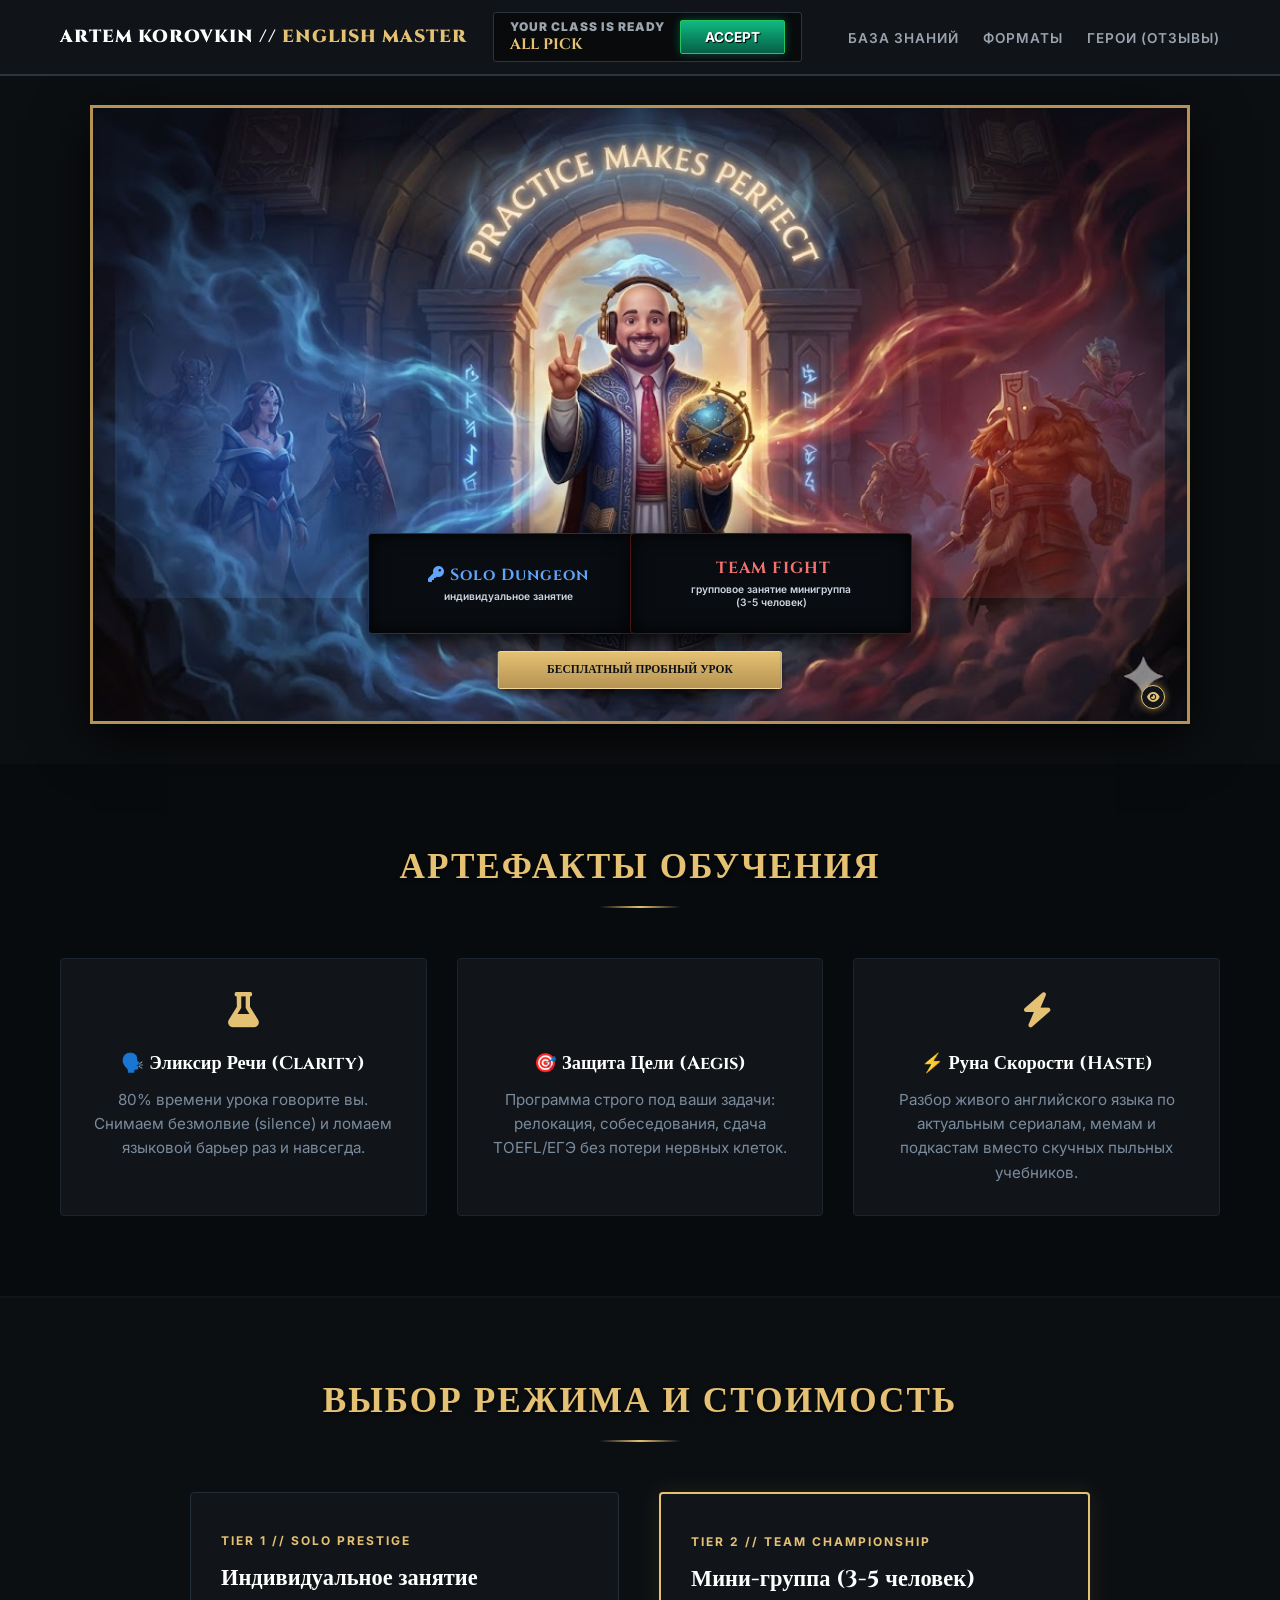
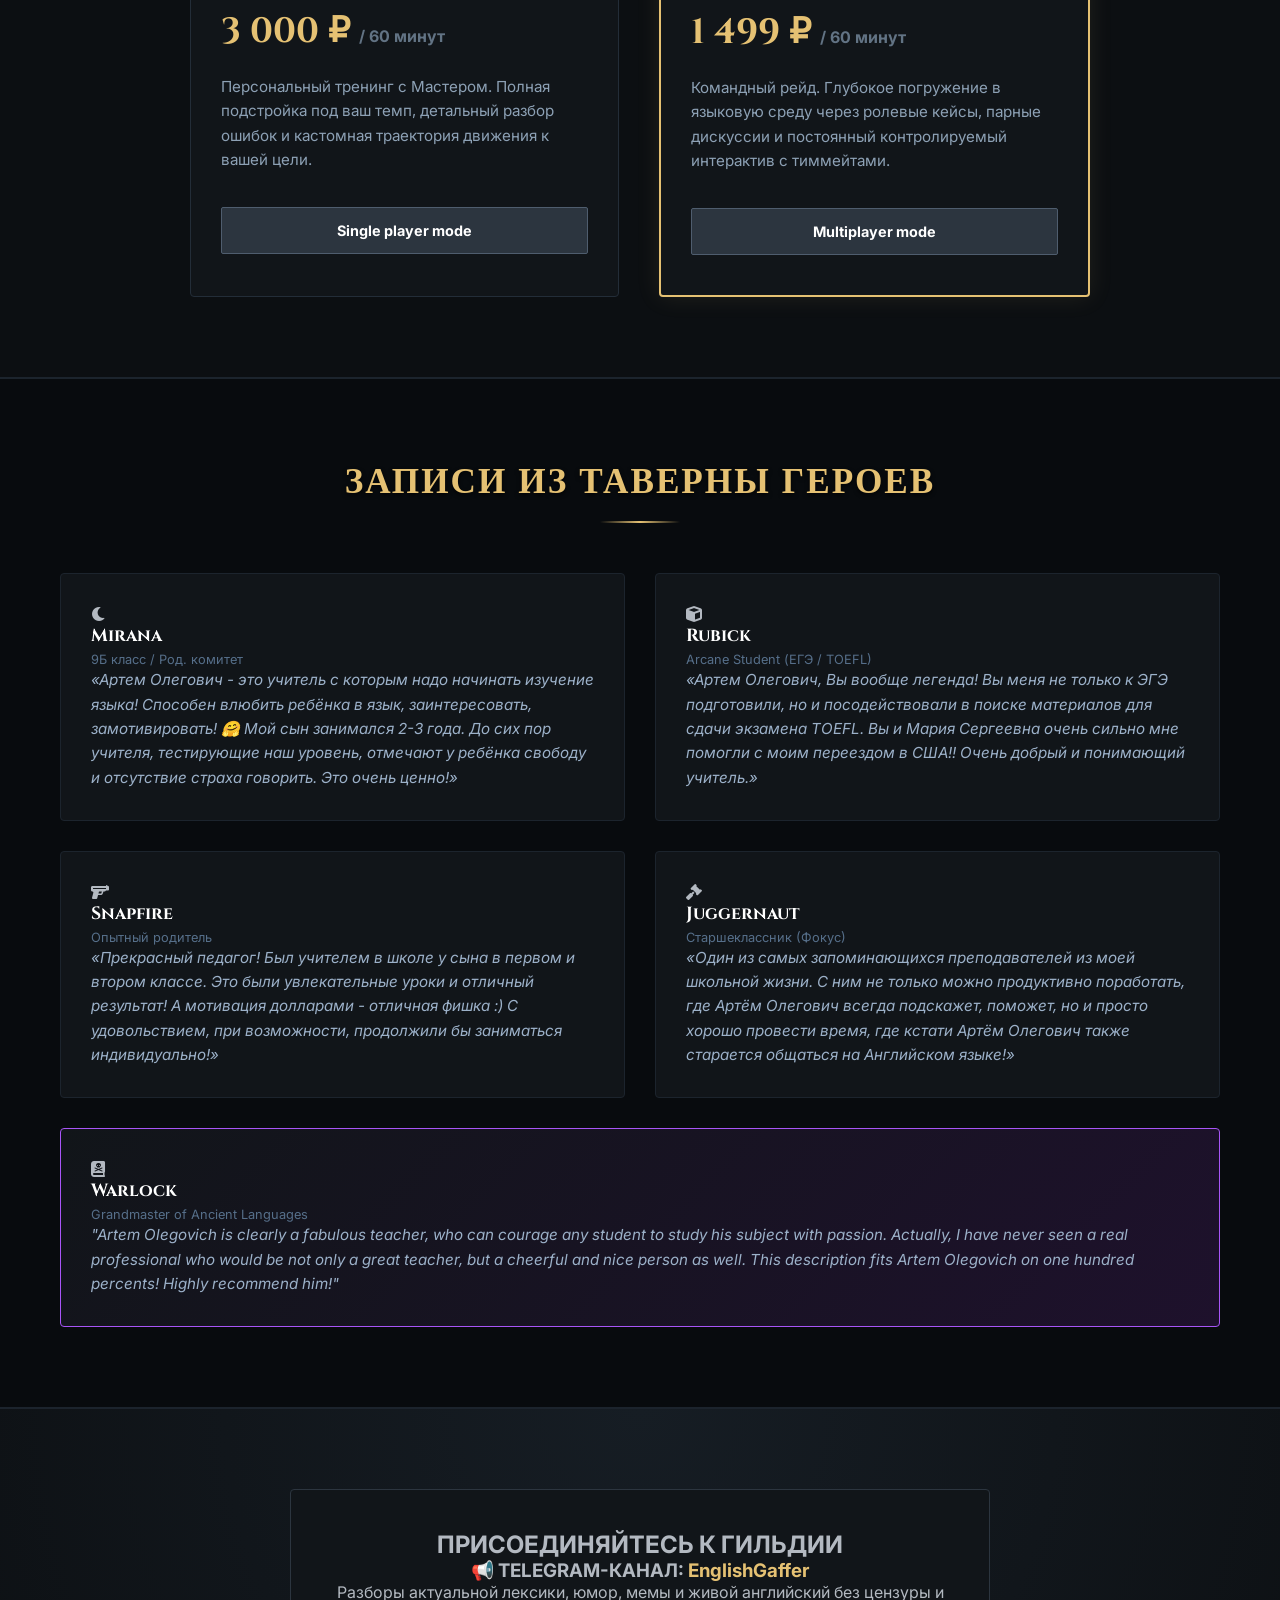
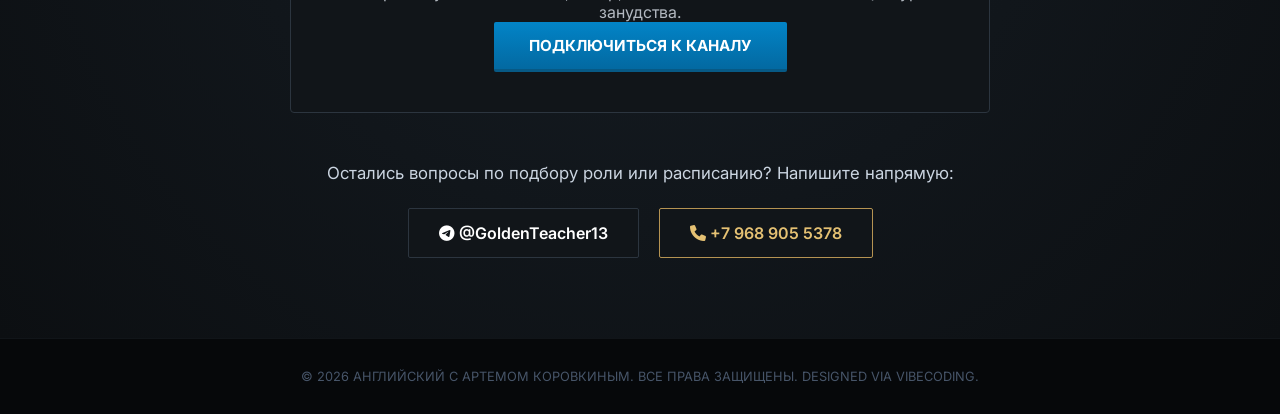
==== index.htm @ c6549394 "Update index.htm" ====
<!DOCTYPE html>
<html lang="ru">
<head>
    <meta charset="UTF-8">
    <meta name="viewport" content="width=device-width, initial-scale=1.0">
    <title>The Sanctum of English | Артем Коровкин</title>
    <link href="https://fonts.googleapis.com/css2?family=Cinzel:wght@500;700;900&family=Inter:wght@400;600;700&display=swap" rel="stylesheet">
    <link rel="stylesheet" href="style.css">
    <link rel="stylesheet" href="https://cdnjs.cloudflare.com/ajax/libs/font-awesome/6.0.0/css/all.min.css">
</head>
<body>

    <header>
        <div class="container header-flex">
            <div class="logo-dota">ARTEM KOROVKIN // <span>ENGLISH MASTER</span></div>
            
            <div class="match-ready-container">
                <div class="match-ready-text">
                    <span class="text-ready-status">YOUR CLASS IS READY</span>
                    <span class="text-ready-mode gold-accent">ALL PICK</span>
                </div>
                <a href="https://telegram.me/GoldenTeacher13" target="_blank" class="btn-match-accept">ACCEPT</a>
            </div>

            <nav class="header-nav">
                <a href="#about">БАЗА ЗНАНИЙ</a>
                <a href="#services">ФОРМАТЫ</a>
                <a href="#reviews">ГЕРОИ (ОТЗЫВЫ)</a>
            </nav>
        </div>
    </header>

    <section class="hero-dota">
        <div class="container">
            
            <div class="dota-shrine-canvas">
                <img src="dota_hero.jpg" alt="The Sanctum of English" class="canvas-base-img">
                
                <div class="central-energy-rift"></div>
                
                <div class="ambient-smoke smoke-layer-1"></div>
                <div class="ambient-smoke smoke-layer-2"></div>
                <div class="arch-glow-pulse"></div>

                <a href="#solo-track" class="interactive-overlay-btn solo-dungeon-trigger">
                    <div class="overlay-main-title"><i class="fas fa-key"></i> Solo Dungeon</div>
                    <div class="overlay-sub-title">индивидуальное занятие</div>
                </a>

                <a href="#group-raid" class="interactive-overlay-btn team-fight-trigger">
                    <div class="overlay-main-title"><i class="fas fa-shield-halved"></i> TEAM FIGHT</div>
                    <div class="overlay-sub-title">групповое занятие минигруппа<br>(3-5 человек)</div>
                </a>

                <a href="https://telegram.me/GoldenTeacher13" target="_blank" class="interactive-trial-overlay-btn">
                    БЕСПЛАТНЫЙ ПРОБНЫЙ УРОК
                </a>

                <div class="dota-ward-easteregg" title="Observer Ward дает обзор на English Master!">
                    <i class="fas fa-eye"></i>
                </div>

        </div>
    </section>

    <section id="about" class="about-dota">
        <div class="container">
            <h2 class="section-title">АРТЕФАКТЫ ОБУЧЕНИЯ</h2>
            <div class="features-dota">
                <div class="artifact-card">
                    <div class="artifact-img"><i class="fas fa-flask"></i></div>
                    <h3>🗣️ Эликсир Речи (Clarity)</h3>
                    <p>80% времени урока говорите вы. Снимаем безмолвие (silence) и ломаем языковой барьер раз и навсегда.</p>
                </div>
                <div class="artifact-card">
                    <div class="artifact-img"><i class="fas fa-shield-cat"></i></div>
                    <h3>🎯 Защита Цели (Aegis)</h3>
                    <p>Программа строго под ваши задачи: релокация, собеседования, сдача TOEFL/ЕГЭ без потери нервных клеток.</p>
                </div>
                <div class="artifact-card">
                    <div class="artifact-img"><i class="fas fa-bolt"></i></div>
                    <h3>⚡ Руна Скорости (Haste)</h3>
                    <p>Разбор живого английского языка по актуальным сериалам, мемам и подкастам вместо скучных пыльных учебников.</p>
                </div>
            </div>
        </div>
    </section>

    <section id="services" class="shop-dota">
        <div class="container">
            <h2 class="section-title">ВЫБОР РЕЖИМА И СТОИМОСТЬ</h2>
            
            <div class="shop-grid">
                <div id="solo-track" class="shop-item">
                    <div class="item-tier">TIER 1 // SOLO PRESTIGE</div>
                    <h3>Индивидуальное занятие</h3>
                    <div class="gold-price">3 000 ₽ <span class="price-time">/ 60 минут</span></div>
                    <p class="item-desc">Персональный тренинг с Мастером. Полная подстройка под ваш темп, детальный разбор ошибок и кастомная траектория движения к вашей цели.</p>
                    <a href="https://telegram.me/GoldenTeacher13" target="_blank" class="btn-buy">Single player mode</a>
                </div>

                <div id="group-raid" class="shop-item featured-item">
                    <div class="item-tier">TIER 2 // TEAM CHAMPIONSHIP</div>
                    <h3>Мини-группа (3-5 человек)</h3>
                    <div class="gold-price">1 499 ₽ <span class="price-time">/ 60 минут</span></div>
                    <p class="item-desc">Командный рейд. Глубокое погружение в языковую среду через ролевые кейсы, парные дискуссии и постоянный контролируемый интерактив с тиммейтами.</p>
                    <a href="https://telegram.me/GoldenTeacher13" target="_blank" class="btn-buy team-buy">Multiplayer mode</a>
                </div>
            </div>

        </div>
    </section>

    <section id="reviews" class="reviews-dota">
        <div class="container">
            <h2 class="section-title">ЗАПИСИ ИЗ ТАВЕРНЫ ГЕРОЕВ</h2>
            
            <div class="heroes-grid">
                <div class="hero-review-card">
                    <div class="hero-avatar-name">
                        <div class="hero-icon-placeholder design-mirana"><i class="fas fa-moon"></i></div>
                        <div>
                            <h4>Mirana</h4>
                            <span class="hero-sub">9Б класс / Род. комитет</span>
                        </div>
                    </div>
                    <p class="review-text">«Артем Олегович - это учитель с которым надо начинать изучение языка! Способен влюбить ребёнка в язык, заинтересовать, замотивировать! 🤗 Мой сын занимался 2-3 года. До сих пор учителя, тестирующие наш уровень, отмечают у ребёнка свободу и отсутствие страха говорить. Это очень ценно!»</p>
                </div>

                <div class="hero-review-card">
                    <div class="hero-avatar-name">
                        <div class="hero-icon-placeholder design-rubick"><i class="fas fa-cube"></i></div>
                        <div>
                            <h4>Rubick</h4>
                            <span class="hero-sub">Arcane Student (ЕГЭ / TOEFL)</span>
                        </div>
                    </div>
                    <p class="review-text">«Артем Олегович, Вы вообще легенда! Вы меня не только к ЭГЭ подготовили, но и посодействовали в поиске материалов для сдачи экзамена TOEFL. Вы и Мария Сергеевна очень сильно мне помогли с моим переездом в США!! Очень добрый и понимающий учитель.»</p>
                </div>

                <div class="hero-review-card">
                    <div class="hero-avatar-name">
                        <div class="hero-icon-placeholder design-snapfire"><i class="fas fa-gun"></i></div>
                        <div>
                            <h4>Snapfire</h4>
                            <span class="hero-sub">Опытный родитель</span>
                        </div>
                    </div>
                    <p class="review-text">«Прекрасный педагог! Был учителем в школе у сына в первом и втором классе. Это были увлекательные уроки и отличный результат! А мотивация долларами - отличная фишка :) С удовольствием, при возможности, продолжили бы заниматься индивидуально!»</p>
                </div>

                <div class="hero-review-card">
                    <div class="hero-avatar-name">
                        <div class="hero-icon-placeholder design-jugg"><i class="fas fa-gavel"></i></div>
                        <div>
                            <h4>Juggernaut</h4>
                            <span class="hero-sub">Старшеклассник (Фокус)</span>
                        </div>
                    </div>
                    <p class="review-text">«Один из самых запоминающихся преподавателей из моей школьной жизни. С ним не только можно продуктивно поработать, где Артём Олегович всегда подскажет, поможет, но и просто хорошо провести время, где кстати Артём Олегович также старается общаться на Английском языке!»</p>
                </div>

                <div class="hero-review-card arcana-review">
                    <div class="hero-avatar-name">
                        <div class="hero-icon-placeholder design-warlock"><i class="fas fa-book-dead"></i></div>
                        <div>
                            <h4>Warlock</h4>
                            <span class="hero-sub">Grandmaster of Ancient Languages</span>
                        </div>
                    </div>
                    <p class="review-text">"Artem Olegovich is clearly a fabulous teacher, who can courage any student to study his subject with passion. Actually, I have never seen a real professional who would be not only a great teacher, but a cheerful and nice person as well. This description fits Artem Olegovich on one hundred percents! Highly recommend him!"</p>
                </div>
            </div>
        </div>
    </section>

    <section class="guild-dota">
        <div class="container text-center">
            <div class="guild-box">
                <h2>ПРИСОЕДИНЯЙТЕСЬ К ГИЛЬДИИ</h2>
                <h3>📢 TELEGRAM-КАНАЛ: <span class="gold-accent">EnglishGaffer</span></h3>
                <p>Разборы актуальной лексики, юмор, мемы и живой английский без цензуры и занудства.</p>
                <a href="https://telegram.me/EnglishGaffer" target="_blank" class="btn-guild-tg">ПОДКЛЮЧИТЬСЯ К КАНАЛУ</a>
            </div>

            <div class="final-contacts">
                <p class="contacts-pitch">Остались вопросы по подбору роли или расписанию? Напишите напрямую:</p>
                <div class="contact-row-dota">
                    <a href="https://telegram.me/GoldenTeacher13" target="_blank" class="btn-contact-link"><i class="fab fa-telegram"></i> @GoldenTeacher13</a>
                    <a href="tel:+79689055378" class="btn-contact-link phone-gold"><i class="fas fa-phone"></i> +7 968 905 5378</a>
                </div>
            </div>
        </div>
    </section>

    <footer>
        <div class="container text-center">
            <p>&copy; 2026 АНГЛИЙСКИЙ С АРТЕМОМ КОРОВКИНЫМ. ВСЕ ПРАВА ЗАЩИЩЕНЫ. DESIGNED VIA VIBECODING.</p>
        </div>
    </footer>

</body>
</html>
---- style.css ----
/* ==========================================================================
   1. БАЗОВЫЕ НАСТРОЙКИ ИГРОВОГО ИНТЕРФЕЙСА
   ========================================================================== */
* {
    margin: 0;
    padding: 0;
    box-sizing: border-box;
    scroll-behavior: smooth;
}

body {
    background-color: #0c0f12; /* Фирменный глубокий темный лобби-цвет Доты */
    color: #b3b9c1;
    font-family: 'Inter', sans-serif;
    overflow-x: hidden;
    padding-top: 85px; 
}

.container {
    max-width: 1200px;
    margin: 0 auto;
    padding: 0 20px;
}

.text-center { text-align: center; }
.gold-accent { color: #e5c173; }

/* Фэнтези заголовки секций (Cinzel) */
.section-title {
    font-family: 'Cinzel', serif;
    font-size: 2.2rem;
    color: #e5c173;
    text-align: center;
    letter-spacing: 2px;
    margin-bottom: 50px;
    text-shadow: 0 2px 4px rgba(0,0,0,0.8);
    position: relative;
}

.section-title::after {
    content: '';
    display: block;
    width: 80px;
    height: 2px;
    background: linear-gradient(90deg, transparent, #e5c173, transparent);
    margin: 15px auto 0 auto;
}

/* ==========================================================================
   2. ФИКСИРОВАННАЯ ШАПКА (ACCEPT MATCH)
   ========================================================================== */
header {
    background-color: rgba(17, 21, 25, 0.98);
    border-bottom: 2px solid #2c353f;
    position: fixed;
    width: 100%;
    top: 0;
    left: 0;
    z-index: 1000;
}

.header-flex {
    display: flex;
    justify-content: space-between;
    align-items: center;
    padding: 12px 20px;
}

.logo-dota {
    font-family: 'Cinzel', serif;
    font-weight: 900;
    font-size: 1.1rem;
    color: #ffffff;
    letter-spacing: 1px;
}

.logo-dota span { color: #e5c173; }

.match-ready-container {
    display: flex;
    align-items: center;
    gap: 15px;
    background-color: rgba(0, 0, 0, 0.5);
    padding: 6px 16px;
    border: 1px solid #2c353f;
    border-radius: 3px;
}

.match-ready-text {
    display: flex;
    flex-direction: column;
    text-align: left;
}

.text-ready-status {
    font-size: 0.75rem;
    font-weight: 900;
    color: #9aa3ae;
    letter-spacing: 1px;
}

.text-ready-mode {
    font-family: 'Cinzel', serif;
    font-size: 0.95rem;
    font-weight: bold;
    color: #e5c173;
}

.btn-match-accept {
    display: inline-block;
    text-decoration: none;
    background: linear-gradient(180deg, #10b981 0%, #065f46 100%);
    border: 1px solid #22c55e;
    color: white !important;
    padding: 8px 24px;
    font-weight: bold;
    border-radius: 2px;
    text-transform: uppercase;
    font-size: 0.85rem;
    box-shadow: 0 0 10px rgba(16, 185, 129, 0.4);
    text-shadow: 1px 1px 1px black;
    transition: transform 0.1s ease, box-shadow 0.2s;
}

.btn-match-accept:hover {
    background: linear-gradient(180deg, #16e59e 0%, #067f5e 100%);
    box-shadow: 0 0 15px rgba(16, 185, 129, 0.7);
}

.btn-match-accept:active { transform: scale(0.96); }

.header-nav a {
    text-decoration: none;
    color: #9aa3ae;
    font-size: 0.85rem;
    font-weight: 600;
    margin-left: 20px;
    letter-spacing: 1px;
}

.header-nav a:hover { color: #e5c173; }

/* ==========================================================================
   3. ИГРОВОЙ ХОЛСТ И АНИМАЦИИ СЛАБОГО ПЕРЕЛИВАНИЯ (СИЯНИЕ ЖИВОЙ ПЛАЗМЫ)
   ========================================================================== */
.hero-dota {
    background-color: #0c0f12;
    padding: 20px 0 40px 0;
}

.dota-shrine-canvas {
    position: relative;
    width: 100%;
    max-width: 1100px; 
    aspect-ratio: 16 / 9; 
    margin: 0 auto;
    border: 3px solid #b59352; 
    box-shadow: 0 15px 50px rgba(0,0,0,0.9);
    background-color: #000;
    overflow: hidden;
}

.canvas-base-img {
    width: 100%;
    height: 100%;
    display: block;
    object-fit: cover;
}

/* ЦЕНТРАЛЬНЫЙ РИФТ: Слабое фиолетовое дыхание строго за спиной Артема */
.central-energy-rift {
    position: absolute;
    top: 25%;
    left: 45%;
    width: 10%;
    height: 45%;
    background: radial-gradient(ellipse at center, rgba(168, 85, 247, 0.3) 0%, transparent 70%);
    mix-blend-mode: screen;
    filter: blur(6px);
    z-index: 1;
    animation: riftFlicker 3s ease-in-out infinite alternate;
}

/* ИСПРАВЛЕНО: Локальные контейнеры для энергии (Больше не размывают весь экран) */
.ambient-smoke {
    position: absolute;
    top: 15%;
    height: 65%;
    width: 40%; /* Занимают только свои боковые зоны */
    pointer-events: none;
    z-index: 2;
    mix-blend-mode: screen;
}

/* СИНЯЯ ЭНЕРГИЯ: Локализована слева, мягко сияет и переливается в бирюзу */
.smoke-layer-1 {
    left: 2%;
    background: radial-gradient(circle at 40% 60%, rgba(37, 99, 235, 0.45) 0%, rgba(59, 130, 246, 0.15) 50%, transparent 70%);
    animation: pearlescentBlue 6s ease-in-out infinite alternate;
}

/* КРАСНАЯ ЭНЕРГИЯ: Локализована справа, мягко сияет и переливается в багровый */
.smoke-layer-2 {
    right: 2%;
    background: radial-gradient(circle at 60% 60%, rgba(220, 38, 38, 0.45) 0%, rgba(239, 68, 68, 0.15) 50%, transparent 70%);
    animation: pearlescentRed 6s ease-in-out infinite alternate 0.5s;
}

/* Золотистая пульсация букв оригинальной арки */
.arch-glow-pulse {
    position: absolute;
    top: 4%;
    left: 15%;
    width: 70%;
    height: 18%;
    pointer-events: none;
    z-index: 3;
    background: radial-gradient(ellipse at center, rgba(229, 193, 115, 0.22) 0%, transparent 75%);
    mix-blend-mode: screen;
    animation: archPulseEffect 3s ease-in-out infinite;
}

/* ==========================================================================
   КЛЮЧЕВЫЕ КАДРЫ ЖИВОГО МЯГКОГО СИЯНИЯ (БЕЗ ПОТЕРЬ КОНТРАСТА)
   ========================================================================== */

@keyframes riftFlicker {
    0% { opacity: 0.4; transform: scale(0.97); }
    100% { opacity: 1; transform: scale(1.03); }
}

/* Мягкий синий перелив: плазма слегка дышит и меняет оттенок на 20 градусов */
@keyframes pearlescentBlue {
    0% { 
        opacity: 0.3;
        transform: scale(0.96) translate(-5px, 5px);
        filter: blur(8px) hue-rotate(-10deg);
    }
    100% { 
        opacity: 0.85;
        transform: scale(1.04) translate(5px, -5px);
        filter: blur(5px) hue-rotate(10deg);
    }
}

/* Мягкий красный перелив: плазма дышит в противофазе */
@keyframes pearlescentRed {
    0% { 
        opacity: 0.3;
        transform: scale(1.04) translate(5px, -5px);
        filter: blur(5px) hue-rotate(-10deg);
    }
    100% { 
        opacity: 0.85;
        transform: scale(0.96) translate(-5px, 5px);
        filter: blur(8px) hue-rotate(10deg);
    }
}

@keyframes archPulseEffect {
    0%, 100% { opacity: 0.4; transform: scale(0.995); }
    50% { opacity: 1; transform: scale(1.005); }
}
/* ==========================================================================
   4. КНОПКИ-ОВЕРЛЕИ (100% МАСКИРОВКА И ИДЕАЛЬНЫЙ РАЗМЕР)
   ========================================================================== */
.interactive-overlay-btn {
    position: absolute;
    bottom: 14.2%; 
    height: 16.5%; 
    width: 25.8%;  
    text-decoration: none;
    display: flex;
    flex-direction: column;
    justify-content: center;
    align-items: center;
    padding: 6px 12px;
    border-radius: 4px;
    z-index: 10;
    /* Непрозрачный темный фон полностью блокирует просвечивание картинок сзади */
    background: #090d12 !important; 
    box-shadow: inset 0 0 20px rgba(0,0,0,0.95), 0 12px 24px rgba(0,0,0,0.85);
    transition: all 0.2s cubic-bezier(0.4, 0, 0.2, 1);
}

.solo-dungeon-trigger {
    left: 25.1%; 
    border: 1px solid #1d3557;
    background: linear-gradient(180deg, #0f172a 0%, #070b11 100%);
}
.solo-dungeon-trigger:hover {
    border-color: #3b82f6;
    box-shadow: 0 0 25px rgba(59, 130, 246, 0.6);
    transform: translateY(-3px);
}
.solo-dungeon-trigger:active {
    transform: translateY(1px) scale(0.96);
}

.team-fight-trigger {
    right: 25.1%; 
    border: 1px solid #4a1515;
    background: linear-gradient(180deg, #2a1212 0%, #110606 100%);
}
.team-fight-trigger:hover {
    border-color: #ef4444;
    box-shadow: 0 0 25px rgba(239, 68, 68, 0.6);
    transform: translateY(-3px);
}
.team-fight-trigger:active {
    transform: translateY(1px) scale(0.96);
}

.overlay-main-title {
    font-family: 'Cinzel', serif;
    font-weight: 700;
    font-size: 1.25vw; 
    color: #ffffff;
    margin-bottom: 4px;
    letter-spacing: 1px;
}
.solo-dungeon-trigger .overlay-main-title { color: #60a5fa; }
.team-fight-trigger .overlay-main-title { color: #f87171; }

.overlay-sub-title {
    font-size: 0.8vw;
    font-weight: 600;
    color: #cbd5e1;
    text-transform: lowercase;
    text-align: center;
    line-height: 1.3;
}

/* Интерактивная кнопка Пробного Урока */
.interactive-trial-overlay-btn {
    position: absolute;
    bottom: 5.2%;
    left: 50%;
    transform: translateX(-50%);
    width: 26%;
    height: 6.2%;
    text-decoration: none;
    font-family: 'Cinzel', serif;
    background: linear-gradient(180deg, #e5c173 0%, #b59352 100%);
    color: #0f1319 !important;
    font-weight: 900;
    font-size: 0.9vw;
    display: flex;
    justify-content: center;
    align-items: center;
    border-radius: 2px;
    border: 1px solid #f3d798;
    box-shadow: 0 4px 10px rgba(0,0,0,0.5);
    z-index: 20;
    transition: all 0.15s ease;
}
.interactive-trial-overlay-btn:hover {
    background: linear-gradient(180deg, #f3d798 0%, #cfa85f 100%);
    box-shadow: 0 0 15px rgba(229, 193, 115, 0.4);
}
.interactive-trial-overlay-btn:active {
    transform: translateX(-50%) scale(0.96); 
}

/* === ПАСХАЛКА: Светящийся Observer Ward взамен водяного знака === */
.dota-ward-easteregg {
    position: absolute;
    bottom: 2%;
    right: 2%;
    width: 24px;
    height: 24px;
    background: #111519;
    border: 1px solid #e5c173;
    border-radius: 50%;
    display: flex;
    justify-content: center;
    align-items: center;
    font-size: 0.7rem;
    color: #e5c173;
    z-index: 30;
    cursor: help;
    box-shadow: 0 0 8px rgba(229, 193, 115, 0.6);
    animation: wardGlow 2s ease-in-out infinite;
}

@keyframes wardGlow {
    0%, 100% { box-shadow: 0 0 4px rgba(229, 193, 115, 0.4); opacity: 0.8; }
    50% { box-shadow: 0 0 12px rgba(229, 193, 115, 0.9); opacity: 1; }
}

/* ==========================================================================
   5. ИНФОРМАЦИОННЫЕ БЛОКИ САЙТА (ПОЧИНЕНО)
   ========================================================================== */
.about-dota {
    background-color: #080b0e;
    padding: 80px 0;
    border-bottom: 2px solid #111519;
}

.features-dota {
    display: flex;
    gap: 30px;
}

.artifact-card {
    flex: 1;
    background: #111519;
    border: 1px solid #1c242d;
    padding: 30px;
    border-radius: 4px;
    text-align: center;
}

.artifact-img {
    font-size: 2.2rem;
    color: #e5c173;
    margin-bottom: 20px;
}

.artifact-card h3 {
    font-family: 'Cinzel', serif;
    color: #ffffff;
    font-size: 1.15rem;
    margin-bottom: 12px;
}

.artifact-card p {
    font-size: 0.95rem;
    color: #7a8b9e;
    line-height: 1.6;
}

/* Лавка тарифов (Shop) */
.shop-dota {
    background: #0c0f12;
    padding: 80px 0;
    border-bottom: 2px solid #1c242d;
}

.shop-grid {
    display: flex;
    justify-content: center;
    gap: 40px;
    max-width: 900px;
    margin: 0 auto;
}

.shop-item {
    flex: 1;
    background: #111519;
    border: 1px solid #232d38;
    padding: 40px 30px;
    border-radius: 4px;
    position: relative;
}

.featured-item {
    border: 2px solid #e5c173;
    box-shadow: 0 0 25px rgba(229, 193, 115, 0.1);
}

.item-tier {
    font-size: 0.75rem;
    color: #e5c173;
    font-weight: bold;
    letter-spacing: 2px;
    margin-bottom: 15px;
}

.shop-item h3 {
    font-family: 'Cinzel', serif;
    color: white;
    font-size: 1.4rem;
    margin-bottom: 15px;
}

.gold-price {
    font-size: 2.2rem;
    font-weight: bold;
    color: #e5c173;
    margin-bottom: 20px;
    font-family: 'Cinzel', serif;
}

.gold-price .price-time {
    font-size: 1rem;
    color: #627384;
    font-family: 'Inter', sans-serif;
}

.item-desc {
    font-size: 0.95rem;
    color: #8da1b5;
    margin-bottom: 35px;
    line-height: 1.6;
}

.btn-buy {
    display: block;
    text-align: center;
    text-decoration: none;
    background-color: #2c353f;
    color: white;
    font-weight: bold;
    padding: 14px 0;
    border-radius: 2px;
    border: 1px solid #4f5d6e;
    font-size: 0.9rem;
    transition: transform 0.1s ease;
}
.btn-buy:active, .btn-guild-tg:active, .btn-contact-link:active { transform: scale(0.97); }

.btn-buy:hover { background-color: #2563eb; border-color: #60a5fa; }
.team-buy:hover { background-color: #dc2626; border-color: #f87171; }

/* Таверна отзывов */
.reviews-dota {
    background-color: #080b0e;
    padding: 80px 0;
}

.heroes-grid {
    display: grid;
    grid-template-columns: 1fr 1fr;
    gap: 30px;
}

.arcana-review {
    grid-column: span 2;
    border: 1px solid #a855f7 !important;
    background: linear-gradient(135deg, #111519 0%, #1e112c 100%) !important;
}

.hero-review-card {
    background: #111519;
    border: 1px solid #1c242d;
    padding: 30px;
    border-radius: 4px;
}

.hero-review-card h4 {
    font-family: 'Cinzel', serif;
    color: white;
    font-size: 1.1rem;
}

.hero-sub {
    font-size: 0.8rem;
    color: #566f8a;
}

.review-text {
    font-style: italic;
    font-size: 0.95rem;
    color: #9cb1c9;
    line-height: 1.6;
}

/* Контакты */
.guild-dota {
    background: radial-gradient(circle at top, #161d24 0%, #0c0f12 100%);
    padding: 80px 0;
    border-top: 2px solid #1c242d;
}

.guild-box {
    max-width: 700px;
    margin: 0 auto 50px auto;
    background-color: #111519;
    border: 1px solid #2c353f;
    padding: 40px;
    border-radius: 4px;
}

.contacts-pitch {
    margin-bottom: 25px !important;
    color: #cbd5e1;
    font-size: 1.05rem;
}

.contact-row-dota {
    display: flex;
    justify-content: center;
    align-items: center;
    gap: 20px;
}

.btn-contact-link {
    display: inline-block;
    text-decoration: none;
    background-color: #111519;
    border: 1px solid #2c353f;
    color: white;
    padding: 14px 30px;
    font-weight: 600;
    font-size: 1rem;
    border-radius: 2px;
    transition: all 0.3s;
}

.btn-contact-link:hover {
    border-color: #e5c173;
    color: #e5c173;
}

.phone-gold {
    border-color: #b59352;
    color: #e5c173;
}

.btn-guild-tg {
    display: inline-block;
    text-decoration: none;
    background: linear-gradient(180deg, #0284c7 0%, #0369a1 100%);
    color: white;
    font-weight: bold;
    padding: 14px 35px;
    border-radius: 2px;
    border-bottom: 3px solid #075985;
    font-size: 0.95rem;
}

/* Подвал */
footer {
    background-color: #06080a;
    border-top: 1px solid #111519;
    padding: 30px 0;
    font-size: 0.8rem;
    color: #475569;
}

/* Адаптивность под смартфоны */
@media (max-width: 768px) {
    .decision-grid, .features-dota, .shop-grid, .heroes-grid, .contact-row-dota {
        flex-direction: column;
        grid-template-columns: 1fr;
    }
    .arcana-review { grid-column: auto; }
    .header-flex { flex-direction: column; gap: 10px; text-align: center; }
    .header-nav { display: none; }
    .overlay-main-title { font-size: 2.8vw; }
    .overlay-sub-title { font-size: 1.8vw; }
    .interactive-trial-overlay-btn { font-size: 2vw; }
}
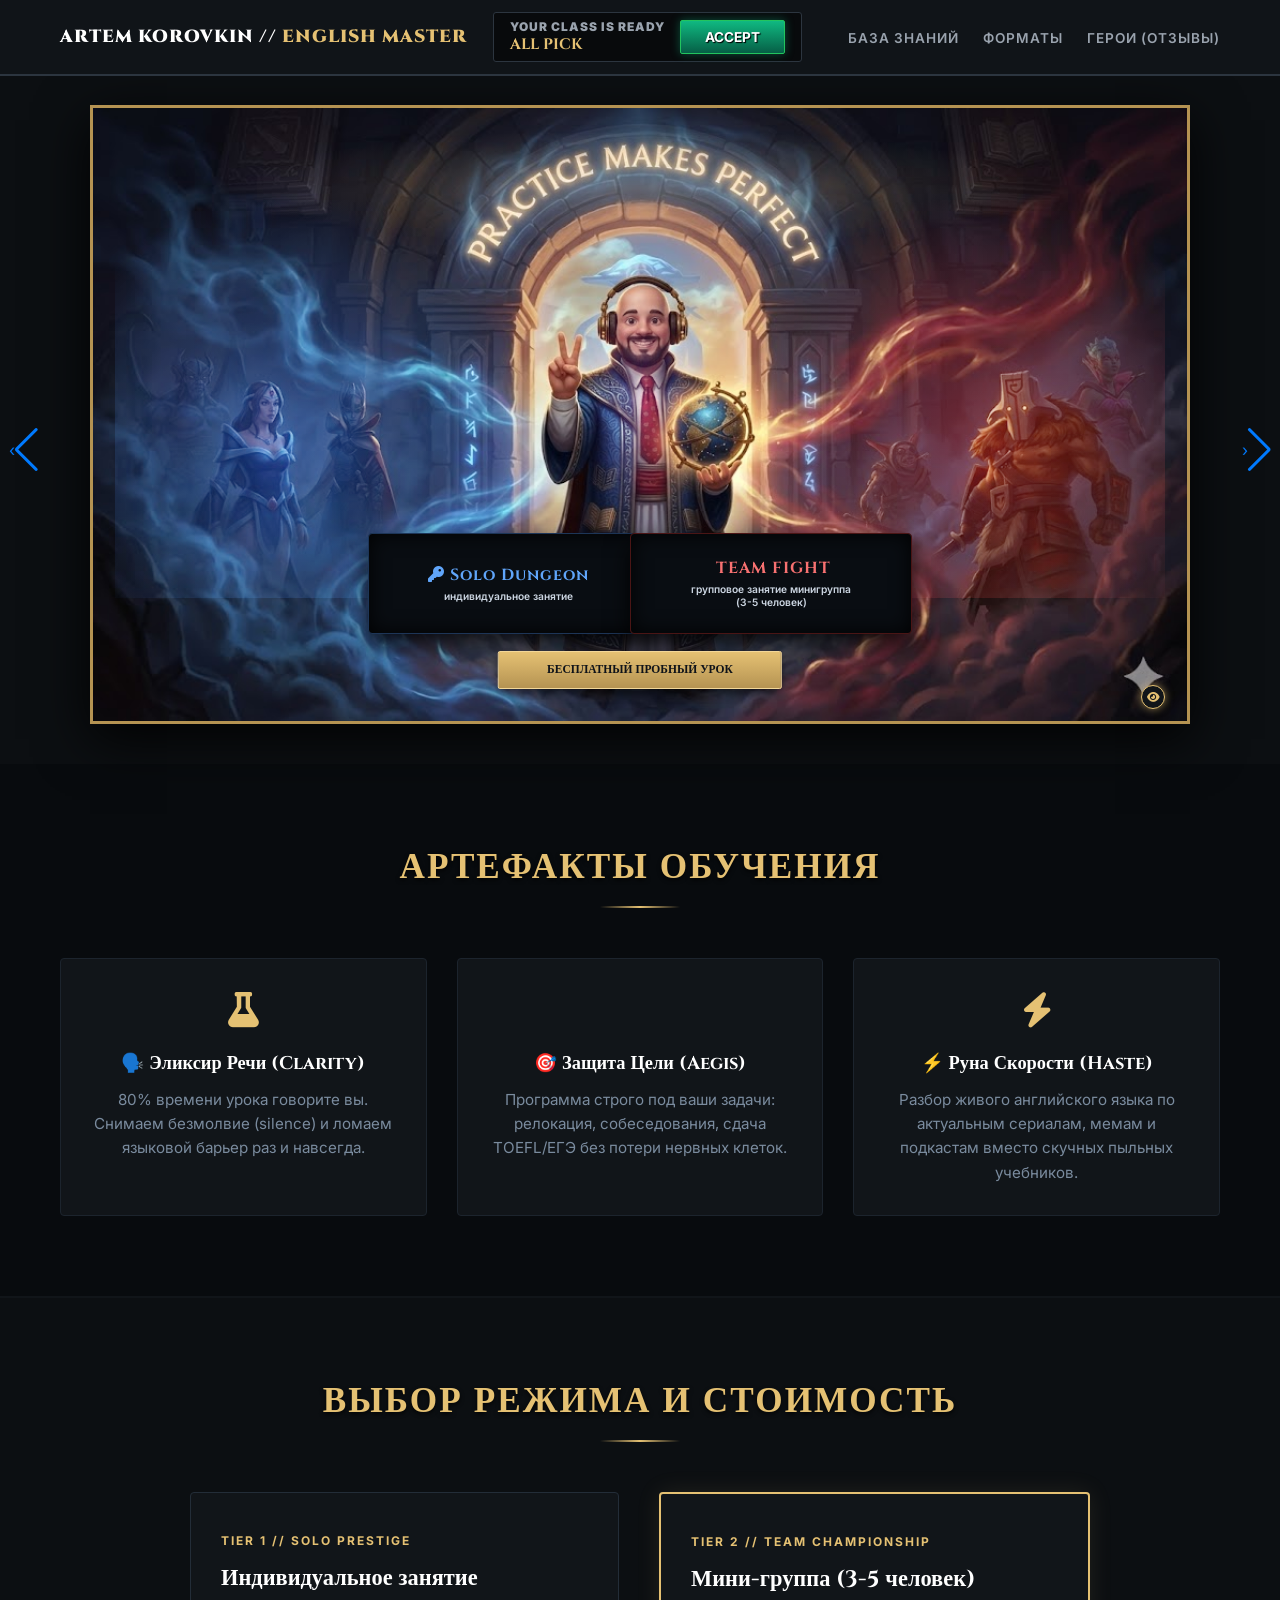
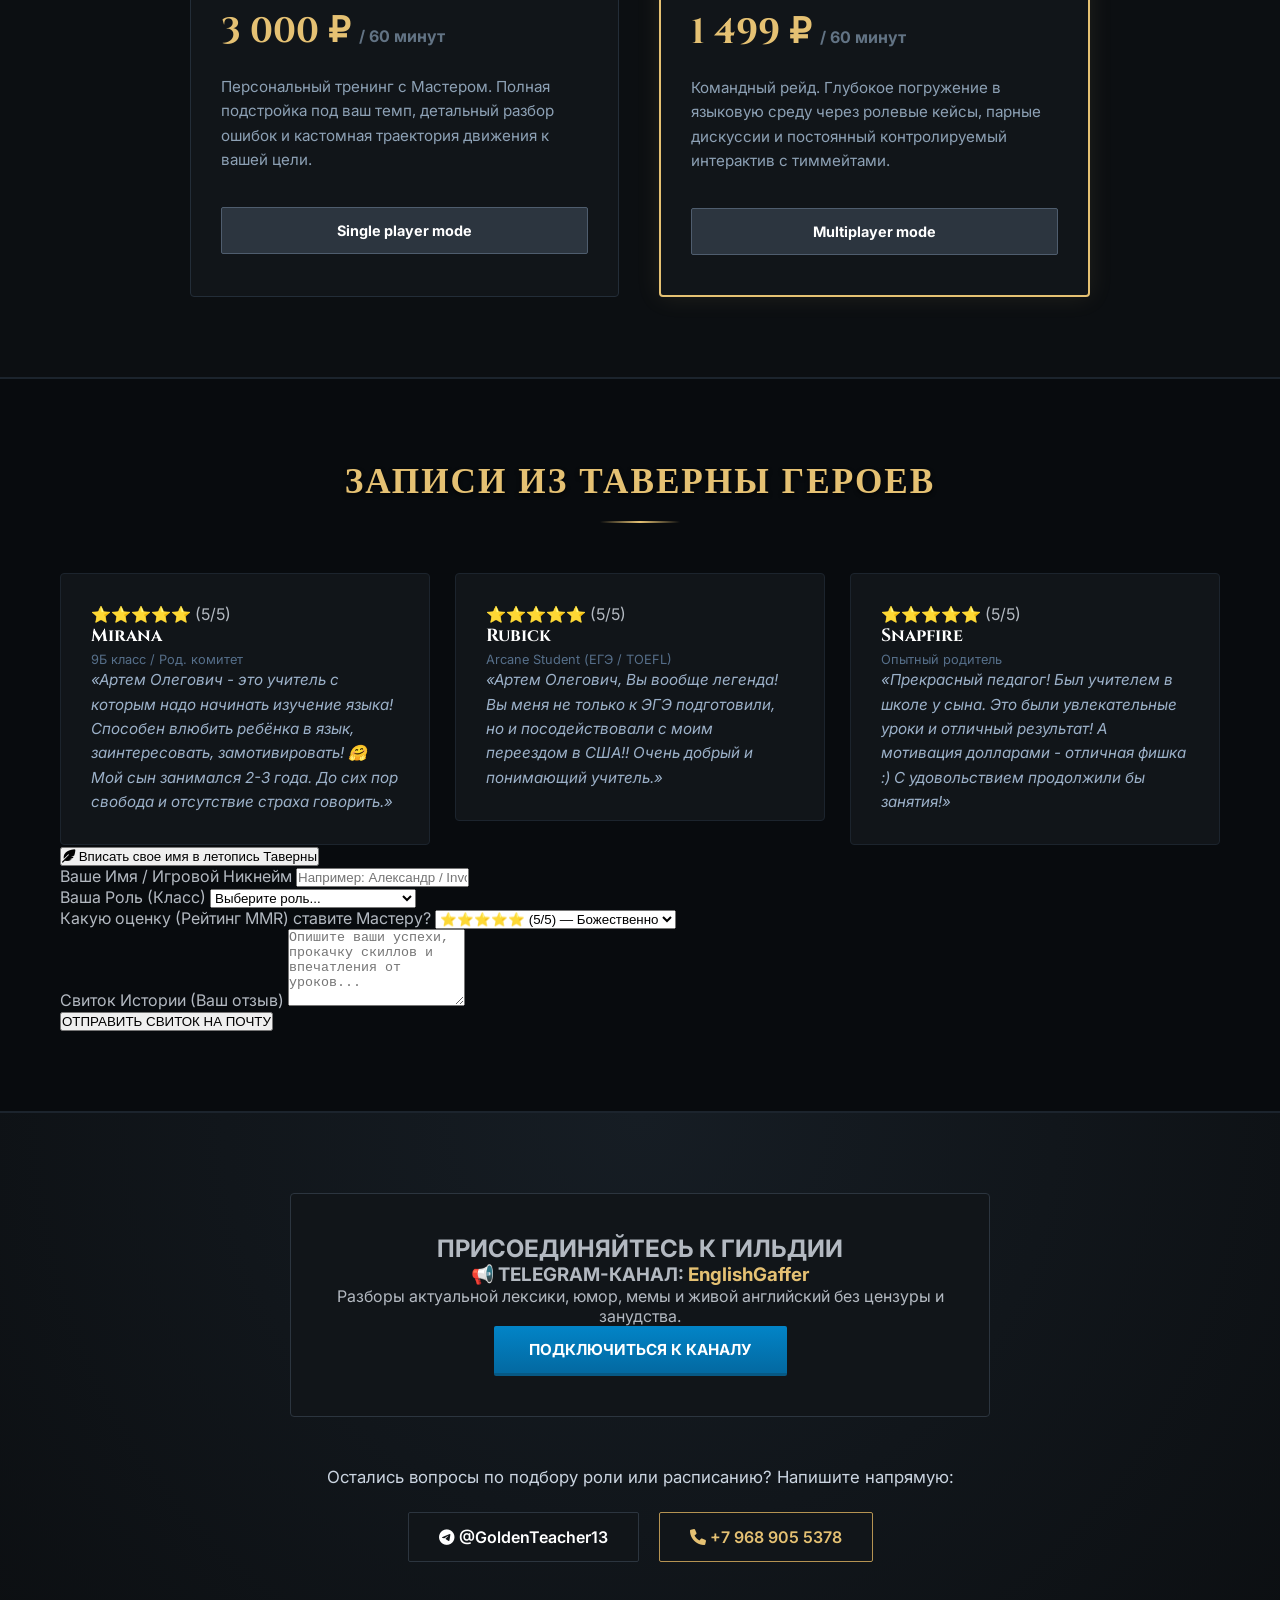
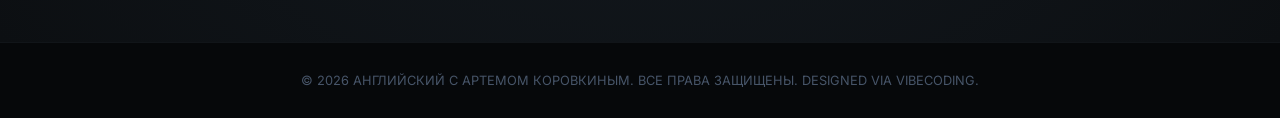
==== commit 11a5fbf5: "Update index.htm" ====
--- a/index.htm
+++ b/index.htm
@@ -7,6 +7,7 @@
     <link href="https://fonts.googleapis.com/css2?family=Cinzel:wght@500;700;900&family=Inter:wght@400;600;700&display=swap" rel="stylesheet">
     <link rel="stylesheet" href="style.css">
     <link rel="stylesheet" href="https://cdnjs.cloudflare.com/ajax/libs/font-awesome/6.0.0/css/all.min.css">
+    <link rel="stylesheet" href="https://cdn.jsdelivr.net/npm/swiper@11/swiper-bundle.min.css" />
 </head>
 <body>
 
@@ -111,66 +112,95 @@
         </div>
     </section>
 
-    <section id="reviews" class="reviews-dota">
+   <section id="reviews" class="reviews-dota">
         <div class="container">
             <h2 class="section-title">ЗАПИСИ ИЗ ТАВЕРНЫ ГЕРОЕВ</h2>
             
-            <div class="heroes-grid">
-                <div class="hero-review-card">
-                    <div class="hero-avatar-name">
-                        <div class="hero-icon-placeholder design-mirana"><i class="fas fa-moon"></i></div>
-                        <div>
-                            <h4>Mirana</h4>
+            <div class="slider-shrine-container">
+                <div class="swiper reviews-swiper">
+                    <div class="swiper-wrapper">
+                        
+                        <div class="swiper-slide hero-review-card">
+                            <div class="card-stars">⭐⭐⭐⭐⭐ <span class="stars-numeric">(5/5)</span></div>
+                            <h4 class="hero-name">Mirana</h4>
                             <span class="hero-sub">9Б класс / Род. комитет</span>
-                        </div>
+                            <p class="review-text">«Артем Олегович - это учитель с которым надо начинать изучение языка! Способен влюбить ребёнка в язык, заинтересовать, замотивировать! 🤗 Мой сын занимался 2-3 года. До сих пор свобода и отсутствие страха говорить.»</p>
+                        </div>
+
+                        <div class="swiper-slide hero-review-card">
+                            <div class="card-stars">⭐⭐⭐⭐⭐ <span class="stars-numeric">(5/5)</span></div>
+                            <h4 class="hero-name">Rubick</h4>
+                            <span class="hero-sub">Arcane Student (ЕГЭ / TOEFL)</span>
+                            <p class="review-text">«Артем Олегович, Вы вообще легенда! Вы меня не только к ЭГЭ подготовили, но и посодействовали с моим переездом в США!! Очень добрый и понимающий учитель.»</p>
+                        </div>
+
+                        <div class="swiper-slide hero-review-card">
+                            <div class="card-stars">⭐⭐⭐⭐⭐ <span class="stars-numeric">(5/5)</span></div>
+                            <h4 class="hero-name">Snapfire</h4>
+                            <span class="hero-sub">Опытный родитель</span>
+                            <p class="review-text">«Прекрасный педагог! Был учителем в школе у сына. Это были увлекательные уроки и отличный результат! А мотивация долларами - отличная фишка :) С удовольствием продолжили бы занятия!»</p>
+                        </div>
+
+                        <div class="swiper-slide hero-review-card">
+                            <div class="card-stars">⭐⭐⭐⭐⭐ <span class="stars-numeric">(5/5)</span></div>
+                            <h4 class="hero-name">Juggernaut</h4>
+                            <span class="hero-sub">Старшеклассник (Фокус)</span>
+                            <p class="review-text">«Один из самых запоминающихся преподавателей. С ним не только можно продуктивно поработать, где Артём Олегович всегда подскажет, но и просто хорошо провести время, общаясь на Английском!»</p>
+                        </div>
+
                     </div>
-                    <p class="review-text">«Артем Олегович - это учитель с которым надо начинать изучение языка! Способен влюбить ребёнка в язык, заинтересовать, замотивировать! 🤗 Мой сын занимался 2-3 года. До сих пор учителя, тестирующие наш уровень, отмечают у ребёнка свободу и отсутствие страха говорить. Это очень ценно!»</p>
-                </div>
-
-                <div class="hero-review-card">
-                    <div class="hero-avatar-name">
-                        <div class="hero-icon-placeholder design-rubick"><i class="fas fa-cube"></i></div>
-                        <div>
-                            <h4>Rubick</h4>
-                            <span class="hero-sub">Arcane Student (ЕГЭ / TOEFL)</span>
-                        </div>
-                    </div>
-                    <p class="review-text">«Артем Олегович, Вы вообще легенда! Вы меня не только к ЭГЭ подготовили, но и посодействовали в поиске материалов для сдачи экзамена TOEFL. Вы и Мария Сергеевна очень сильно мне помогли с моим переездом в США!! Очень добрый и понимающий учитель.»</p>
-                </div>
-
-                <div class="hero-review-card">
-                    <div class="hero-avatar-name">
-                        <div class="hero-icon-placeholder design-snapfire"><i class="fas fa-gun"></i></div>
-                        <div>
-                            <h4>Snapfire</h4>
-                            <span class="hero-sub">Опытный родитель</span>
-                        </div>
-                    </div>
-                    <p class="review-text">«Прекрасный педагог! Был учителем в школе у сына в первом и втором классе. Это были увлекательные уроки и отличный результат! А мотивация долларами - отличная фишка :) С удовольствием, при возможности, продолжили бы заниматься индивидуально!»</p>
-                </div>
-
-                <div class="hero-review-card">
-                    <div class="hero-avatar-name">
-                        <div class="hero-icon-placeholder design-jugg"><i class="fas fa-gavel"></i></div>
-                        <div>
-                            <h4>Juggernaut</h4>
-                            <span class="hero-sub">Старшеклассник (Фокус)</span>
-                        </div>
-                    </div>
-                    <p class="review-text">«Один из самых запоминающихся преподавателей из моей школьной жизни. С ним не только можно продуктивно поработать, где Артём Олегович всегда подскажет, поможет, но и просто хорошо провести время, где кстати Артём Олегович также старается общаться на Английском языке!»</p>
-                </div>
-
-                <div class="hero-review-card arcana-review">
-                    <div class="hero-avatar-name">
-                        <div class="hero-icon-placeholder design-warlock"><i class="fas fa-book-dead"></i></div>
-                        <div>
-                            <h4>Warlock</h4>
-                            <span class="hero-sub">Grandmaster of Ancient Languages</span>
-                        </div>
-                    </div>
-                    <p class="review-text">"Artem Olegovich is clearly a fabulous teacher, who can courage any student to study his subject with passion. Actually, I have never seen a real professional who would be not only a great teacher, but a cheerful and nice person as well. This description fits Artem Olegovich on one hundred percents! Highly recommend him!"</p>
-                </div>
-            </div>
+                </div>
+
+                <div class="swiper-button-prev dota-arrow">‹</div>
+                <div class="swiper-button-next dota-arrow">›</div>
+            </div>
+
+            <div class="shrine-form-wrapper">
+                <button class="btn-toggle-form" onclick="toggleReviewForm()">
+                    <i class="fas fa-feather-pointed"></i> Вписать свое имя в летопись Таверны
+                </button>
+
+                <div id="reviewFormContainer" class="review-form-container-collapsed">
+                    <form action="https://api.web3forms.com/submit" method="POST" class="dota-fantasy-form">
+                        <input type="hidden" name="access_key" value="addeeac6-417c-49f7-8e05-db32d39a005b">
+                        <input type="hidden" name="subject" value="Новый отзыв в Таверне Героев!">
+                        
+                        <div class="form-grid-dota">
+                            <div class="form-group">
+                                <label>Ваше Имя / Игровой Никнейм</label>
+                                <input type="text" name="name" placeholder="Например: Александр / Invoker" required>
+                            </div>
+                            <div class="form-group">
+                                <label>Ваша Роль (Класс)</label>
+                                <select name="role" required>
+                                    <option value="" disabled selected>Выберите роль...</option>
+                                    <option value="Опытный Родитель">Опытный Родитель</option>
+                                    <option value="Старшеклассник (Фокус)">Старшеклассник (Фокус)</option>
+                                    <option value="Arcane Student (ЕГЭ / TOEFL)">Arcane Student (ЕГЭ / TOEFL)</option>
+                                    <option value="Тиммейт (Младшие классы)">Тиммейт (Младшие классы)</option>
+                                </select>
+                            </div>
+                        </div>
+
+                        <div class="form-group">
+                            <label>Какую оценку (Рейтинг MMR) ставите Мастеру?</label>
+                            <select name="rating" class="gold-select" required>
+                                <option value="⭐⭐⭐⭐⭐ (5/5) - Divine Tier">⭐⭐⭐⭐⭐ (5/5) — Божественно</option>
+                                <option value="⭐⭐⭐⭐ (4/5) - Ancient Tier">⭐⭐⭐⭐ (4/5) — Отлично</option>
+                                <option value="⭐⭐⭐ (3/5) - Legend Tier">⭐⭐⭐ (3/5) — Нормально</option>
+                            </select>
+                        </div>
+
+                        <div class="form-group">
+                            <label>Свиток Истории (Ваш отзыв)</label>
+                            <textarea name="message" rows="5" placeholder="Опишите ваши успехи, прокачку скиллов и впечатления от уроков..." required></textarea>
+                        </div>
+
+                        <button type="submit" class="btn-submit-form">ОТПРАВИТЬ СВИТОК НА ПОЧТУ</button>
+                    </form>
+                </div>
+            </div>
+
         </div>
     </section>
 
@@ -198,6 +228,29 @@
             <p>&copy; 2026 АНГЛИЙСКИЙ С АРТЕМОМ КОРОВКИНЫМ. ВСЕ ПРАВА ЗАЩИЩЕНЫ. DESIGNED VIA VIBECODING.</p>
         </div>
     </footer>
-
+<script src="https://cdn.jsdelivr.net/npm/swiper@11/swiper-bundle.min.js"></script>
+    <script>
+        // Инициализация карусели Доты
+        const swiper = new Swiper('.reviews-swiper', {
+            slidesPerView: 1,
+            spaceBetween: 25,
+            loop: true,
+            navigation: {
+                nextEl: '.swiper-button-next',
+                prevEl: '.swiper-button-prev',
+            },
+            breakpoints: {
+                768: { slidesPerView: 2 },
+                1024: { slidesPerView: 3 } // Показываем ровно 3 карточки в ряд на компьютерах
+            }
+        });
+
+        // Функция плавного раскрытия формы
+        function toggleReviewForm() {
+            const formContainer = document.getElementById('reviewFormContainer');
+            formContainer.classList.toggle('active-form-shrine');
+        }
+    </script>
+    
 </body>
 </html>
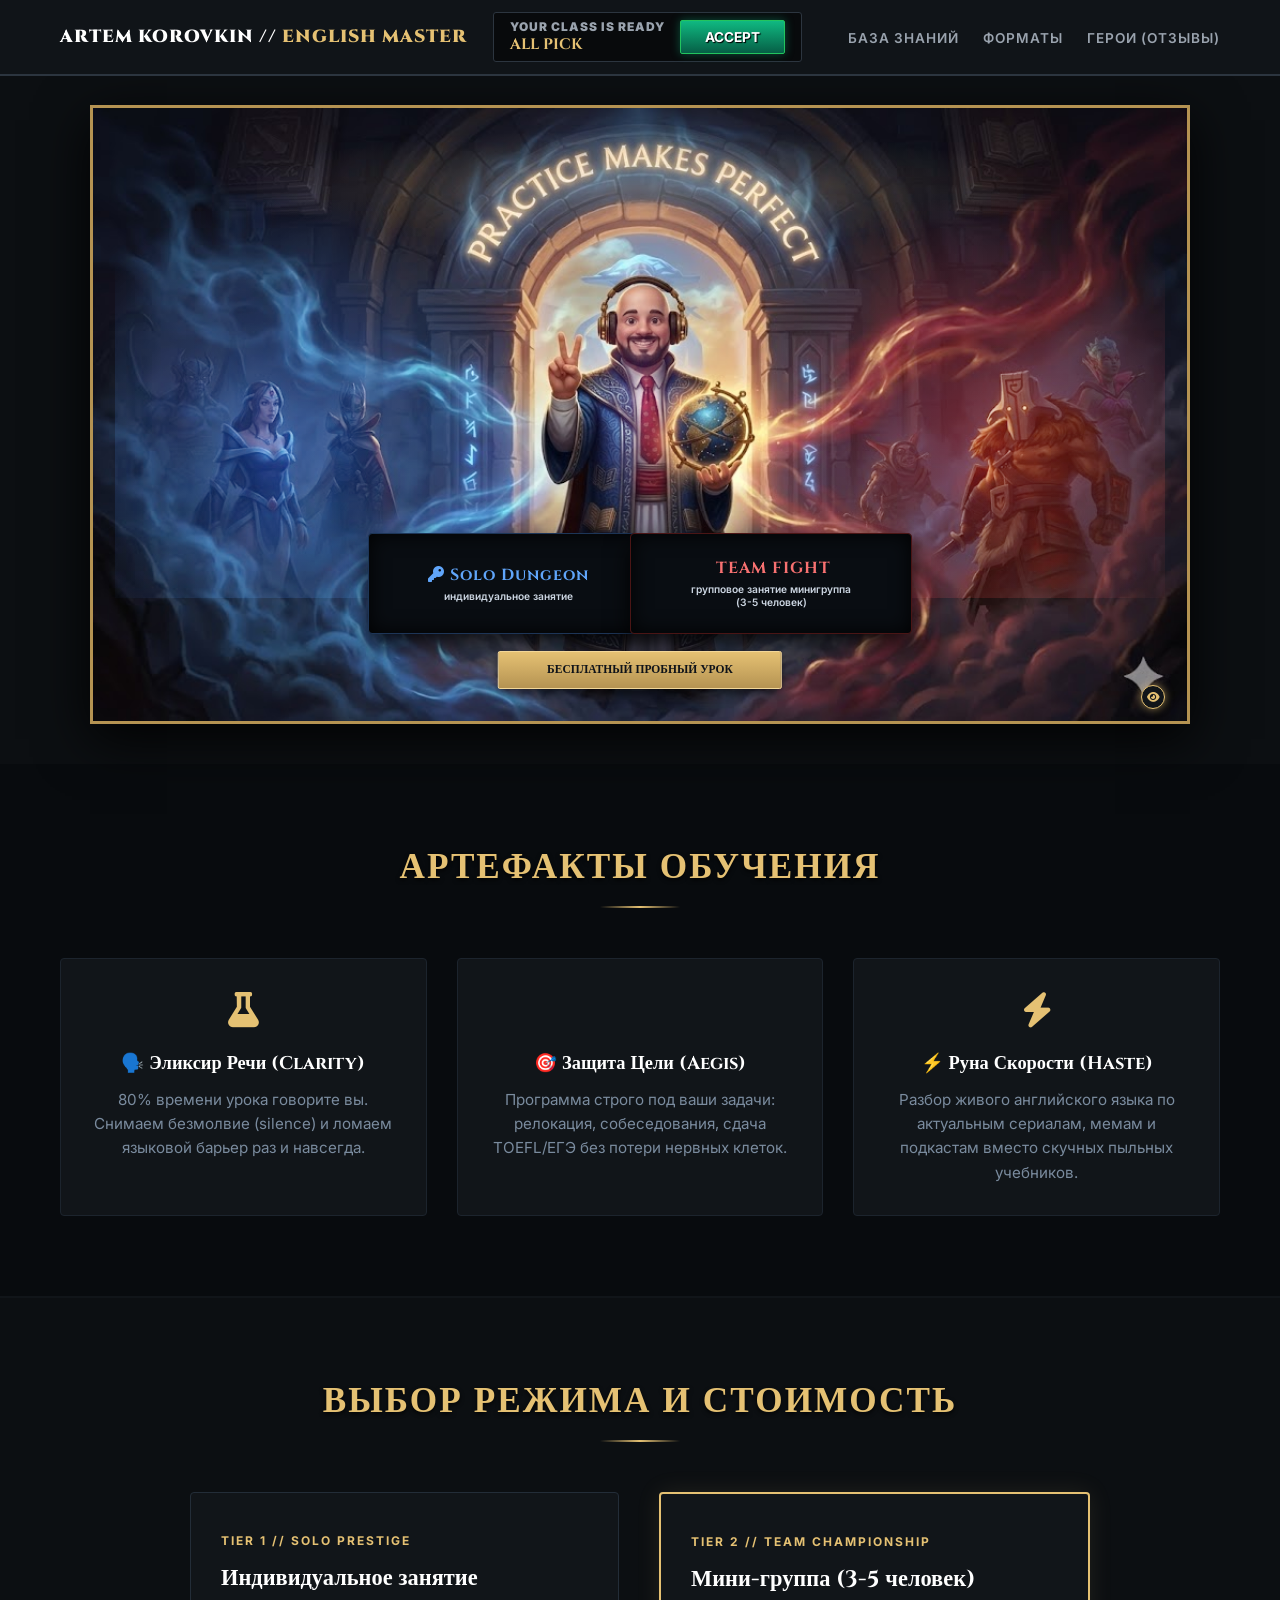
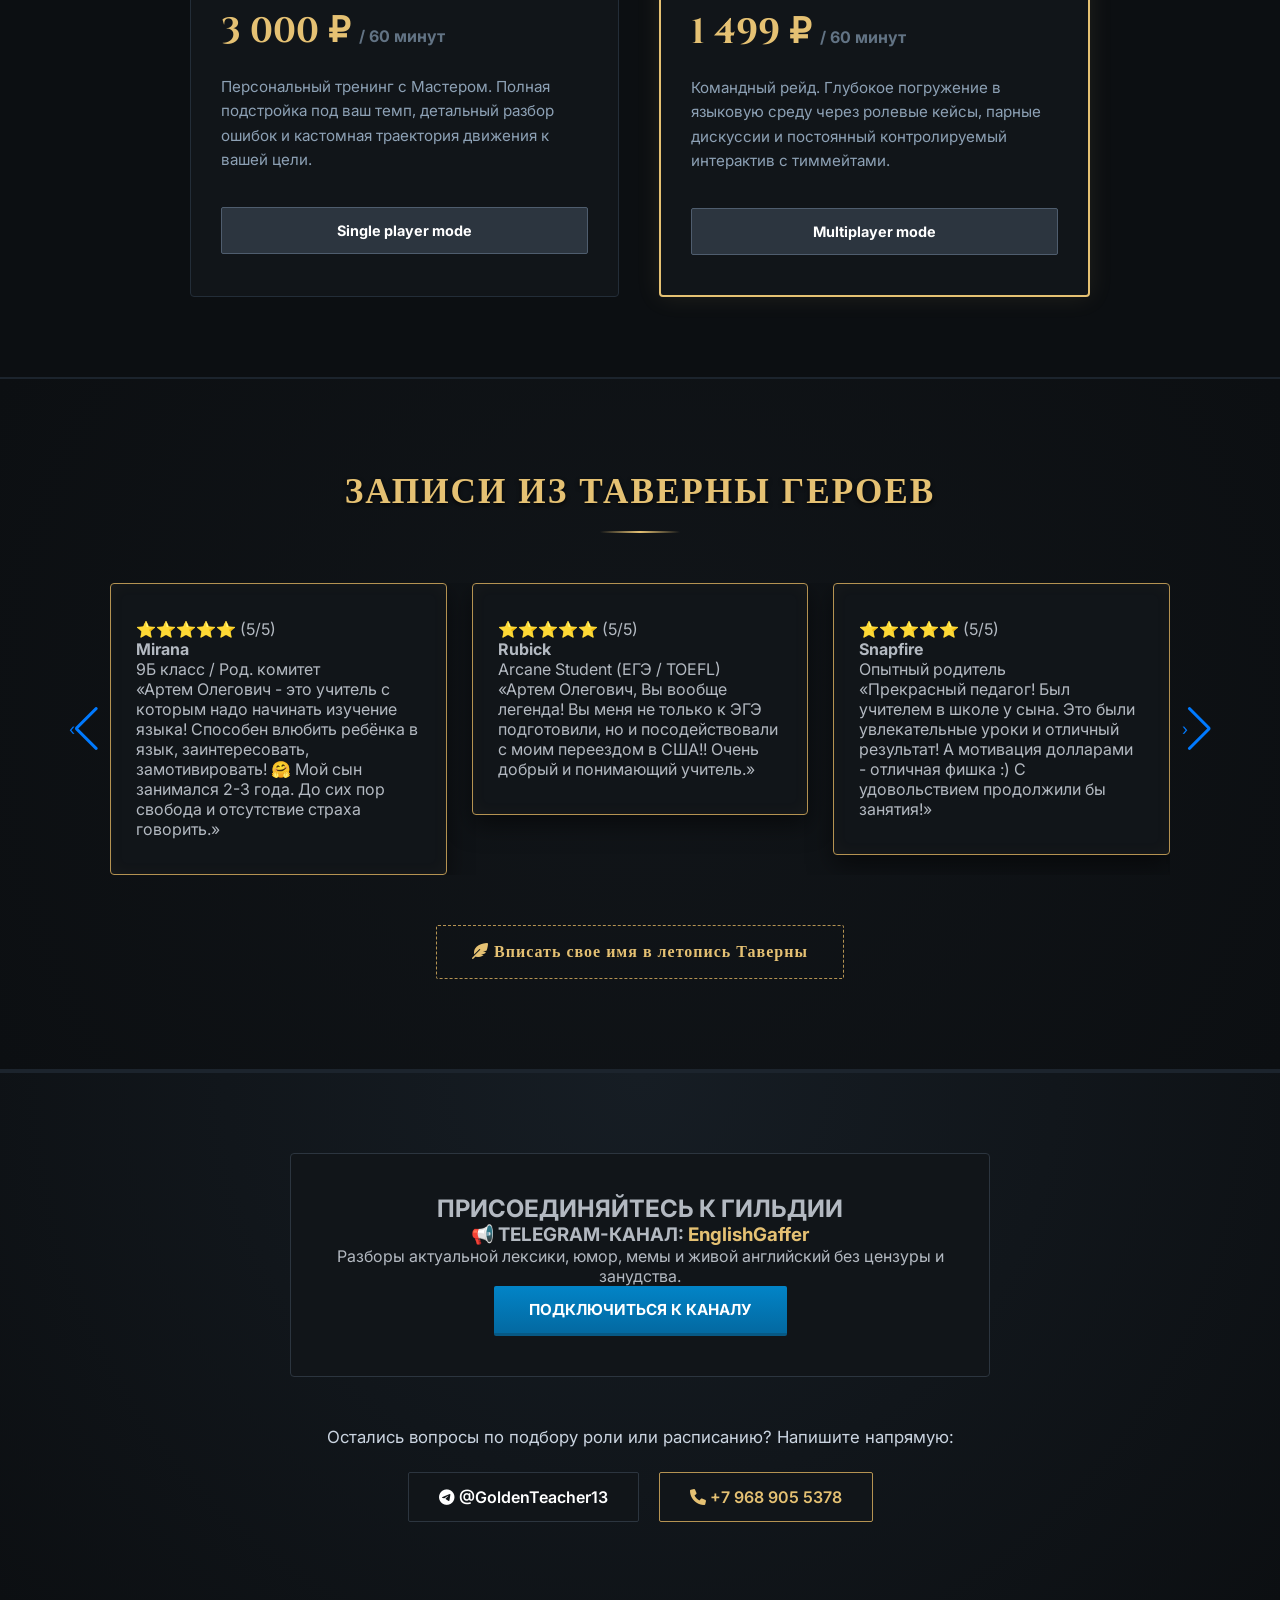
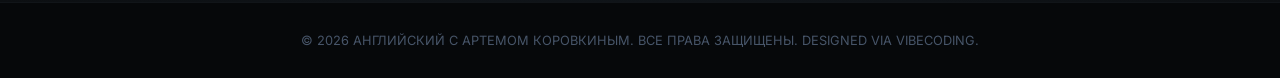
==== commit 69d0b647: "Update index.htm" ====
--- a/index.htm
+++ b/index.htm
@@ -235,6 +235,11 @@
             slidesPerView: 1,
             spaceBetween: 25,
             loop: true,
+            // ДОБАВЛЕНО: Связываем скрипт с золотыми гемами в HTML
+            pagination: {
+                el: '.dota-pagination',
+                clickable: true,
+            },
             navigation: {
                 nextEl: '.swiper-button-next',
                 prevEl: '.swiper-button-prev',
@@ -243,7 +248,7 @@
                 768: { slidesPerView: 2 },
                 1024: { slidesPerView: 3 } // Показываем ровно 3 карточки в ряд на компьютерах
             }
-        });
+        });;
 
         // Функция плавного раскрытия формы
         function toggleReviewForm() {
--- a/style.css
+++ b/style.css
@@ -1,3 +1,5 @@
+@charset "UTF-8";
+
 /* ==========================================================================
    1. БАЗОВЫЕ НАСТРОЙКИ ИГРОВОГО ИНТЕРФЕЙСА
    ========================================================================== */
@@ -9,7 +11,7 @@
 }
 
 body {
-    background-color: #0c0f12; /* Фирменный глубокий темный лобби-цвет Доты */
+    background-color: #0c0f12;
     color: #b3b9c1;
     font-family: 'Inter', sans-serif;
     overflow-x: hidden;
@@ -25,7 +27,6 @@
 .text-center { text-align: center; }
 .gold-accent { color: #e5c173; }
 
-/* Фэнтези заголовки секций (Cinzel) */
 .section-title {
     font-family: 'Cinzel', serif;
     font-size: 2.2rem;
@@ -167,7 +168,6 @@
     object-fit: cover;
 }
 
-/* ЦЕНТРАЛЬНЫЙ РИФТ: Слабое фиолетовое дыхание строго за спиной Артема */
 .central-energy-rift {
     position: absolute;
     top: 25%;
@@ -181,32 +181,28 @@
     animation: riftFlicker 3s ease-in-out infinite alternate;
 }
 
-/* ИСПРАВЛЕНО: Локальные контейнеры для энергии (Больше не размывают весь экран) */
 .ambient-smoke {
     position: absolute;
     top: 15%;
     height: 65%;
-    width: 40%; /* Занимают только свои боковые зоны */
+    width: 40%; 
     pointer-events: none;
     z-index: 2;
     mix-blend-mode: screen;
 }
 
-/* СИНЯЯ ЭНЕРГИЯ: Локализована слева, мягко сияет и переливается в бирюзу */
 .smoke-layer-1 {
     left: 2%;
     background: radial-gradient(circle at 40% 60%, rgba(37, 99, 235, 0.45) 0%, rgba(59, 130, 246, 0.15) 50%, transparent 70%);
     animation: pearlescentBlue 6s ease-in-out infinite alternate;
 }
 
-/* КРАСНАЯ ЭНЕРГИЯ: Локализована справа, мягко сияет и переливается в багровый */
 .smoke-layer-2 {
     right: 2%;
     background: radial-gradient(circle at 60% 60%, rgba(220, 38, 38, 0.45) 0%, rgba(239, 68, 68, 0.15) 50%, transparent 70%);
     animation: pearlescentRed 6s ease-in-out infinite alternate 0.5s;
 }
 
-/* Золотистая пульсация букв оригинальной арки */
 .arch-glow-pulse {
     position: absolute;
     top: 4%;
@@ -220,16 +216,11 @@
     animation: archPulseEffect 3s ease-in-out infinite;
 }
 
-/* ==========================================================================
-   КЛЮЧЕВЫЕ КАДРЫ ЖИВОГО МЯГКОГО СИЯНИЯ (БЕЗ ПОТЕРЬ КОНТРАСТА)
-   ========================================================================== */
-
 @keyframes riftFlicker {
     0% { opacity: 0.4; transform: scale(0.97); }
     100% { opacity: 1; transform: scale(1.03); }
 }
 
-/* Мягкий синий перелив: плазма слегка дышит и меняет оттенок на 20 градусов */
 @keyframes pearlescentBlue {
     0% { 
         opacity: 0.3;
@@ -243,7 +234,6 @@
     }
 }
 
-/* Мягкий красный перелив: плазма дышит в противофазе */
 @keyframes pearlescentRed {
     0% { 
         opacity: 0.3;
@@ -261,6 +251,7 @@
     0%, 100% { opacity: 0.4; transform: scale(0.995); }
     50% { opacity: 1; transform: scale(1.005); }
 }
+
 /* ==========================================================================
    4. КНОПКИ-ОВЕРЛЕИ (100% МАСКИРОВКА И ИДЕАЛЬНЫЙ РАЗМЕР)
    ========================================================================== */
@@ -277,7 +268,6 @@
     padding: 6px 12px;
     border-radius: 4px;
     z-index: 10;
-    /* Непрозрачный темный фон полностью блокирует просвечивание картинок сзади */
     background: #090d12 !important; 
     box-shadow: inset 0 0 20px rgba(0,0,0,0.95), 0 12px 24px rgba(0,0,0,0.85);
     transition: all 0.2s cubic-bezier(0.4, 0, 0.2, 1);
@@ -293,9 +283,7 @@
     box-shadow: 0 0 25px rgba(59, 130, 246, 0.6);
     transform: translateY(-3px);
 }
-.solo-dungeon-trigger:active {
-    transform: translateY(1px) scale(0.96);
-}
+.solo-dungeon-trigger:active { transform: translateY(1px) scale(0.96); }
 
 .team-fight-trigger {
     right: 25.1%; 
@@ -307,9 +295,7 @@
     box-shadow: 0 0 25px rgba(239, 68, 68, 0.6);
     transform: translateY(-3px);
 }
-.team-fight-trigger:active {
-    transform: translateY(1px) scale(0.96);
-}
+.team-fight-trigger:active { transform: translateY(1px) scale(0.96); }
 
 .overlay-main-title {
     font-family: 'Cinzel', serif;
@@ -331,7 +317,6 @@
     line-height: 1.3;
 }
 
-/* Интерактивная кнопка Пробного Урока */
 .interactive-trial-overlay-btn {
     position: absolute;
     bottom: 5.2%;
@@ -358,11 +343,8 @@
     background: linear-gradient(180deg, #f3d798 0%, #cfa85f 100%);
     box-shadow: 0 0 15px rgba(229, 193, 115, 0.4);
 }
-.interactive-trial-overlay-btn:active {
-    transform: translateX(-50%) scale(0.96); 
-}
-
-/* === ПАСХАЛКА: Светящийся Observer Ward взамен водяного знака === */
+.interactive-trial-overlay-btn:active { transform: translateX(-50%) scale(0.96); }
+
 .dota-ward-easteregg {
     position: absolute;
     bottom: 2%;
@@ -389,7 +371,7 @@
 }
 
 /* ==========================================================================
-   5. ИНФОРМАЦИОННЫЕ БЛОКИ САЙТА (ПОЧИНЕНО)
+   5. ИНФОРМАЦИОННЫЕ БЛОКИ САЙТА
    ========================================================================== */
 .about-dota {
     background-color: #080b0e;
@@ -430,7 +412,6 @@
     line-height: 1.6;
 }
 
-/* Лавка тарифов (Shop) */
 .shop-dota {
     background: #0c0f12;
     padding: 80px 0;
@@ -509,54 +490,167 @@
     transition: transform 0.1s ease;
 }
 .btn-buy:active, .btn-guild-tg:active, .btn-contact-link:active { transform: scale(0.97); }
-
 .btn-buy:hover { background-color: #2563eb; border-color: #60a5fa; }
 .team-buy:hover { background-color: #dc2626; border-color: #f87171; }
 
-/* Таверна отзывов */
+/* ==========================================================================
+   6. ТАВЕРНА ОТЗЫВОВ С ИНТЕРАКТИВНЫМ СЛАЙДЕРОМ
+   ========================================================================== */
 .reviews-dota {
-    background-color: #080b0e;
-    padding: 80px 0;
-}
-
-.heroes-grid {
-    display: grid;
-    grid-template-columns: 1fr 1fr;
-    gap: 30px;
-}
-
-.arcana-review {
-    grid-column: span 2;
-    border: 1px solid #a855f7 !important;
-    background: linear-gradient(135deg, #111519 0%, #1e112c 100%) !important;
-}
-
+    background: radial-gradient(circle at center, #111519 0%, #0c0f12 100%);
+    padding: 90px 0;
+    border-bottom: 2px solid #1c242d;
+}
+
+.slider-shrine-container {
+    position: relative;
+    padding: 0 50px;
+    margin-bottom: 50px;
+}
+
+/* Стилизация золотых Immortal-карточек отзывов */
 .hero-review-card {
     background: #111519;
-    border: 1px solid #1c242d;
-    padding: 30px;
+    border: 1px solid #b59352; /* Древнее золото */
+    padding: 35px 25px;
     border-radius: 4px;
-}
-
-.hero-review-card h4 {
-    font-family: 'Cinzel', serif;
-    color: white;
-    font-size: 1.1rem;
-}
-
-.hero-sub {
+    height: 100%; /* ИСПРАВЛЕНО: Теперь Swiper заставит все карточки быть одного уровня */
+    display: flex;
+    flex-direction: column;
+    box-shadow: 0 10px 25px rgba(0,0,0,0.5), inset 0 0 15px rgba(181, 147, 82, 0.05);
+    transition: all 0.3s ease;
+}
+
+.hero-review-card:hover {
+    transform: translateY(-5px);
+    box-shadow: 0 15px 30px rgba(181, 147, 82, 0.15);
+    border-color: #e5c173;
+}
+/* ==========================================================================
+   7. ФОРМА ОТПРАВКИ ОТЗЫВА (UI/UX ИНТЕРФЕЙС ЛОББИ)
+   ========================================================================== */
+.shrine-form-wrapper {
+    max-width: 750px;
+    margin: 0 auto;
+    text-align: center;
+}
+
+.btn-toggle-form {
+    background: transparent;
+    border: 1px dashed #b59352;
+    color: #e5c173;
+    font-family: 'Cinzel', serif;
+    font-size: 1rem;
+    font-weight: bold;
+    padding: 15px 35px;
+    cursor: pointer;
+    letter-spacing: 1px;
+    border-radius: 2px;
+    transition: all 0.2s ease;
+}
+
+.btn-toggle-form:hover {
+    background: rgba(181, 147, 82, 0.08);
+    border-style: solid;
+    color: #ffffff;
+    box-shadow: 0 0 20px rgba(181, 147, 82, 0.15);
+}
+
+.review-form-container-collapsed {
+    max-height: 0;
+    overflow: hidden;
+    transition: max-height 0.4s cubic-bezier(0.4, 0, 0.2, 1);
+    text-align: left;
+}
+
+.active-form-shrine {
+    max-height: 800px;
+    margin-top: 35px;
+}
+
+.dota-fantasy-form {
+    background: #111519;
+    border: 1px solid #b59352;
+    padding: 35px;
+    border-radius: 4px;
+    box-shadow: 0 15px 40px rgba(0,0,0,0.7);
+}
+
+.form-grid-dota {
+    display: flex;
+    gap: 20px;
+}
+
+.form-group {
+    flex: 1;
+    display: flex;
+    flex-direction: column;
+    margin-bottom: 20px;
+}
+
+.form-group label {
     font-size: 0.8rem;
-    color: #566f8a;
-}
-
-.review-text {
-    font-style: italic;
+    color: #8da1b5;
+    text-transform: uppercase;
+    font-weight: 700;
+    margin-bottom: 8px;
+    letter-spacing: 0.5px;
+}
+
+.dota-fantasy-form input[type="text"],
+.dota-fantasy-form select,
+.dota-fantasy-form textarea {
+    background: #090d12;
+    border: 1px solid #2c353f;
+    color: #ffffff;
+    padding: 12px 15px;
+    border-radius: 2px;
+    font-family: 'Inter', sans-serif;
     font-size: 0.95rem;
-    color: #9cb1c9;
-    line-height: 1.6;
-}
-
-/* Контакты */
+    transition: all 0.2s ease;
+}
+
+.dota-fantasy-form input:focus,
+.dota-fantasy-form select:focus,
+.dota-fantasy-form textarea:focus {
+    outline: none;
+    border-color: #e5c173;
+    box-shadow: 0 0 10px rgba(229, 193, 115, 0.2);
+    background: #0d131a;
+}
+
+.gold-select {
+    color: #e5c173 !important;
+    font-weight: bold;
+}
+
+.btn-submit-form {
+    display: block;
+    width: 100%;
+    background: linear-gradient(180deg, #e5c173 0%, #b59352 100%);
+    border: 1px solid #f3d798;
+    color: #0f1319;
+    font-family: 'Cinzel', serif;
+    font-weight: 900;
+    padding: 15px 0;
+    font-size: 1rem;
+    letter-spacing: 1px;
+    cursor: pointer;
+    border-radius: 2px;
+    box-shadow: 0 4px 15px rgba(0,0,0,0.4);
+    transition: all 0.2s;
+}
+
+.btn-submit-form:hover {
+    background: linear-gradient(180deg, #f3d798 0%, #cfa85f 100%);
+    box-shadow: 0 0 15px rgba(181, 147, 82, 0.4);
+}
+
+.btn-submit-form:active { transform: scale(0.99); }
+
+/* ==========================================================================
+   8. ГИЛЬДИЯ, КОНТАКТЫ И ПОДВАЛ
+   ========================================================================== */
 .guild-dota {
     background: radial-gradient(circle at top, #161d24 0%, #0c0f12 100%);
     padding: 80px 0;
@@ -620,7 +714,6 @@
     font-size: 0.95rem;
 }
 
-/* Подвал */
 footer {
     background-color: #06080a;
     border-top: 1px solid #111519;
@@ -629,16 +722,108 @@
     color: #475569;
 }
 
-/* Адаптивность под смартфоны */
+/* ==========================================================================
+   АДАПТИВНОСТЬ ПОД СМАРТФОНЫ И ПЛАНШЕТЫ (ПРАВИЛЬНЫЙ UX)
+   ========================================================================== */
 @media (max-width: 768px) {
-    .decision-grid, .features-dota, .shop-grid, .heroes-grid, .contact-row-dota {
+    /* 1. Схлопываем все сетки и флексы в одну колонку */
+    .decision-grid, 
+    .features-dota, 
+    .shop-grid, 
+    .contact-row-dota, 
+    .form-grid-dota {
         flex-direction: column;
         grid-template-columns: 1fr;
-    }
-    .arcana-review { grid-column: auto; }
-    .header-flex { flex-direction: column; gap: 10px; text-align: center; }
-    .header-nav { display: none; }
-    .overlay-main-title { font-size: 2.8vw; }
-    .overlay-sub-title { font-size: 1.8vw; }
-    .interactive-trial-overlay-btn { font-size: 2vw; }
-}
+        gap: 20px;
+    }
+
+    /* 2. Перестраиваем интерактивный холст под мобильный экран */
+    .dota-shrine-canvas {
+        display: flex;
+        flex-direction: column; /* Выстраиваем элементы внутри вертикально */
+        height: auto;
+        aspect-ratio: auto; /* Отменяем жесткие 16/9 для контейнера */
+        overflow: visible;  /* Разрешаем кнопкам выйти наружу */
+        background: transparent;
+        border: none;
+        box-shadow: none;
+    }
+
+    /* Картинку-арт делаем самостоятельным красивым баннером */
+    .canvas-base-img {
+        aspect-ratio: 16 / 9;
+        border: 3px solid #b59352;
+        box-shadow: 0 10px 30px rgba(0,0,0,0.8);
+        margin-bottom: 15px;
+    }
+
+    /* Прячем эффекты плазмы на мобилках, чтобы они не накладывались на текст кнопок */
+    .ambient-smoke, .central-energy-rift, .arch-glow-pulse {
+        display: none;
+    }
+
+    /* 3. Превращаем скрытые кнопки в удобный вертикальный стек */
+    .interactive-overlay-btn {
+        position: relative; /* Выбиваем из абсолютного позиционирования */
+        width: 100%;
+        height: 65px; /* Удобная высота для нажатия жирным пальцем */
+        left: auto !important;
+        right: auto !important;
+        bottom: auto !important;
+        margin-bottom: 15px;
+        padding: 15px;
+        box-shadow: 0 4px 15px rgba(0,0,0,0.4);
+    }
+
+    /* Главная золотая кнопка пробного урока */
+    .interactive-trial-overlay-btn {
+        position: relative;
+        width: 100%;
+        height: 55px;
+        left: auto !important;
+        transform: none !important; /* Убираем центрирование через translateX */
+        bottom: auto !important;
+        margin-top: 5px;
+        font-size: 1rem !important;
+    }
+
+    /* Переводим шрифты кнопок из микро-vw в читаемые rem/px */
+    .overlay-main-title {
+        font-size: 1.2rem !important;
+        margin-bottom: 2px;
+    }
+
+    .overlay-sub-title {
+        font-size: 0.8rem !important;
+        line-height: 1.2;
+    }
+
+    /* 4. Настройки слайдера отзывов и формы */
+    .slider-shrine-container { 
+        padding: 0; 
+    }
+    
+    .dota-arrow { 
+        display: none; /* На смартфонах стрелки не нужны, там листают свайпом пальца */
+    } 
+    
+    .dota-fantasy-form { 
+        padding: 25px 20px; 
+    }
+
+    /* 5. Фиксированная шапка */
+    .header-flex {
+        flex-direction: column;
+        gap: 12px;
+        text-align: center;
+    }
+    
+    .header-nav { 
+        display: none; /* Прячем текстовое меню, чтобы не захламлять экран */
+    }
+    
+    .match-ready-container {
+        width: 100%;
+        justify-content: center;
+    }
+}
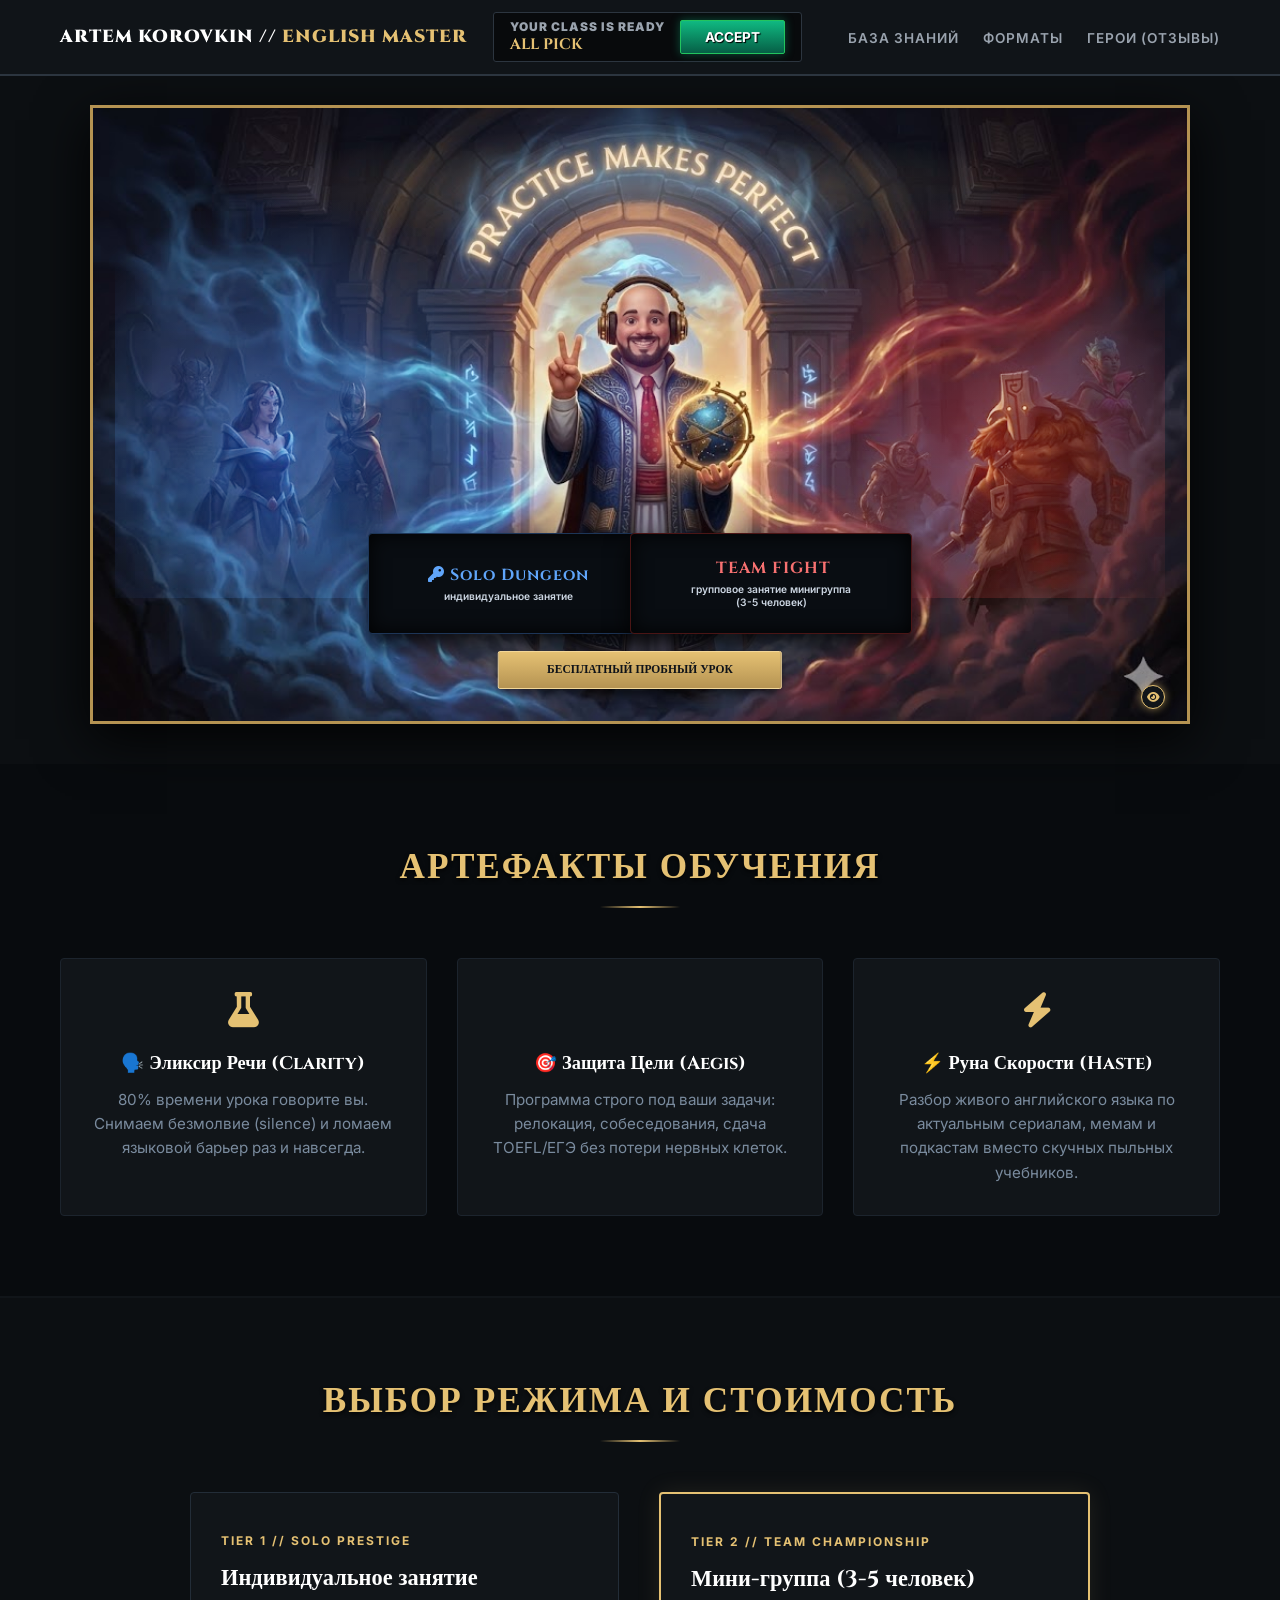
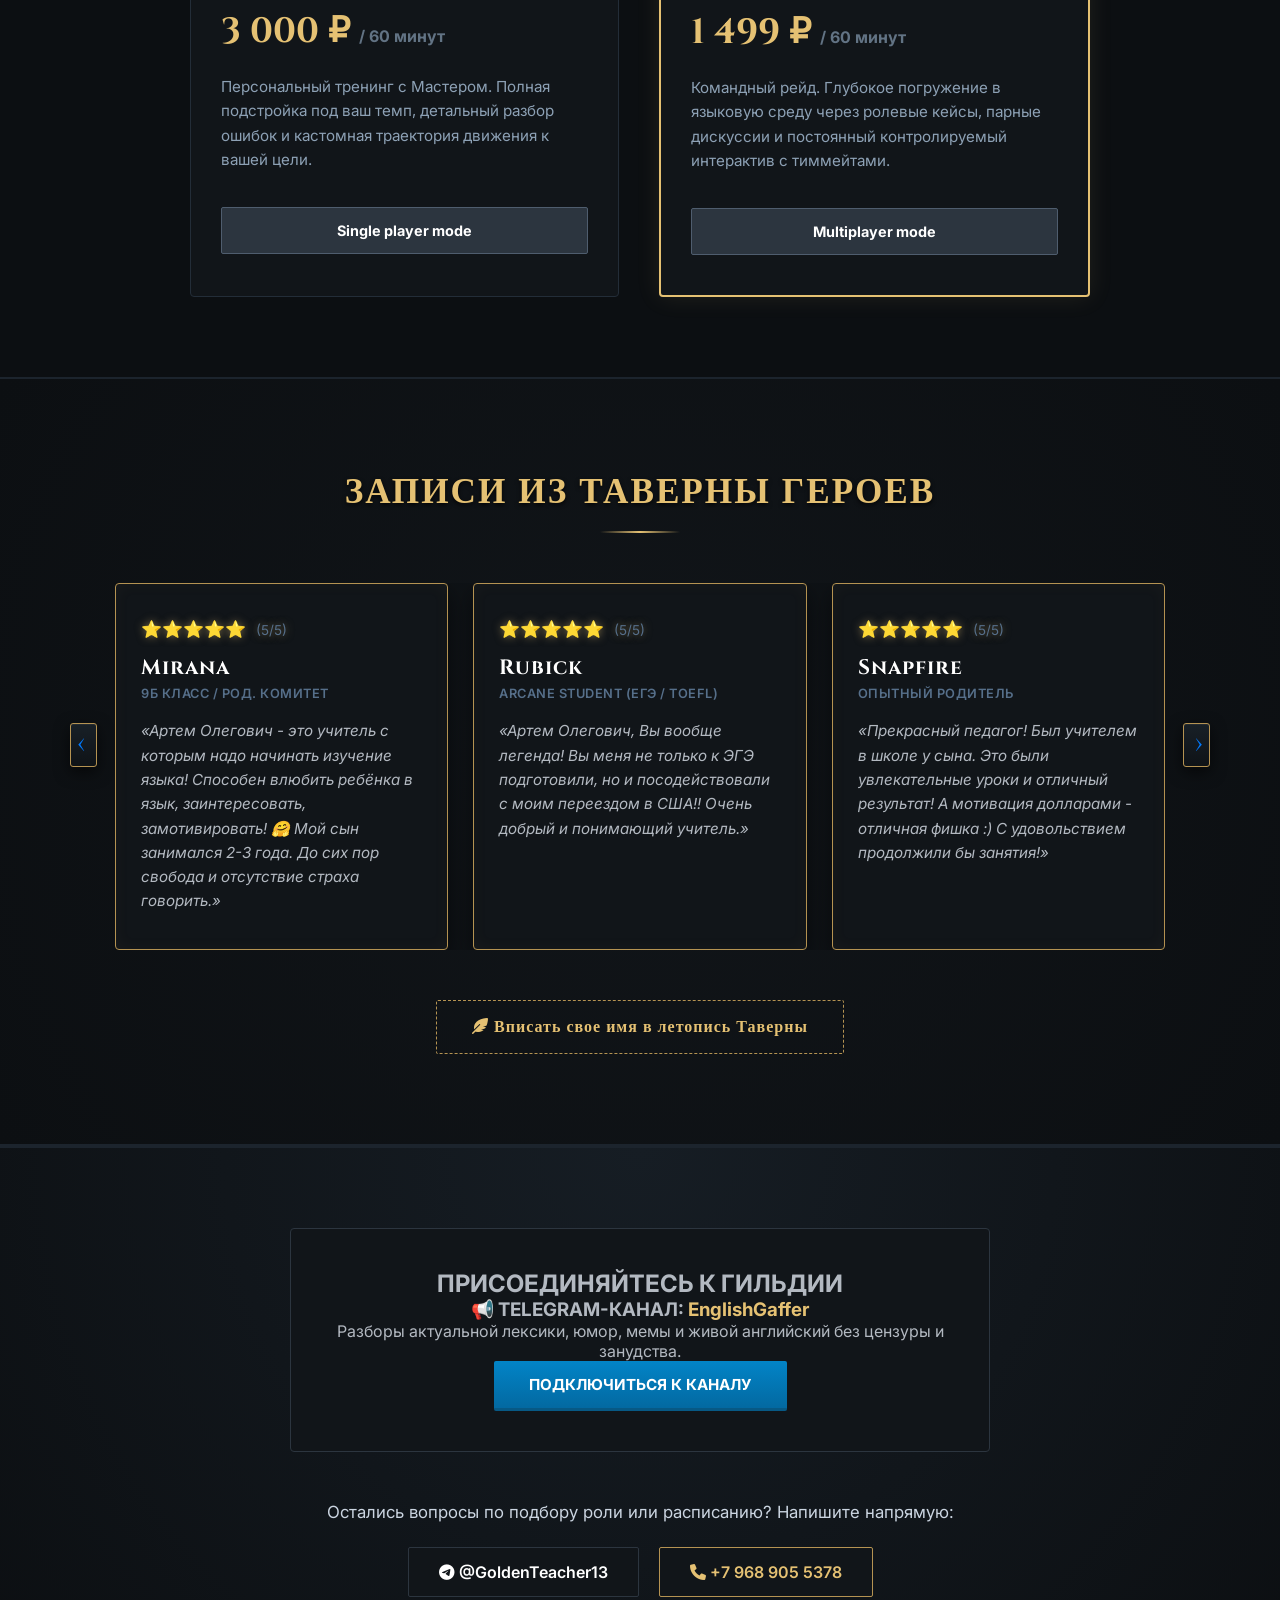
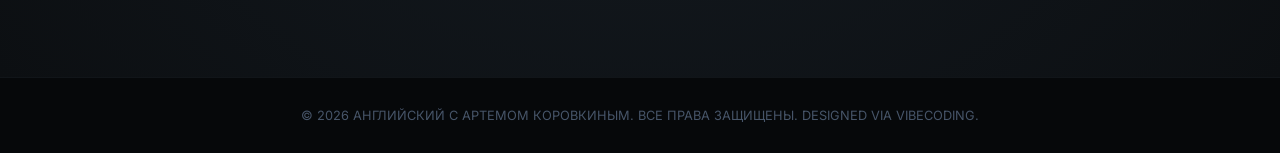
==== commit ffd697aa: "Update index.htm" ====
--- a/index.htm
+++ b/index.htm
@@ -162,7 +162,7 @@
 
                 <div id="reviewFormContainer" class="review-form-container-collapsed">
                     <form action="https://api.web3forms.com/submit" method="POST" class="dota-fantasy-form">
-                        <input type="hidden" name="access_key" value="addeeac6-417c-49f7-8e05-db32d39a005b">
+                        <input type="hidden" name="access_key" value="0dfe8334-58ee-41dd-b7fd-cd4f579be743">
                         <input type="hidden" name="subject" value="Новый отзыв в Таверне Героев!">
                         
                         <div class="form-grid-dota">
@@ -171,7 +171,7 @@
                                 <input type="text" name="name" placeholder="Например: Александр / Invoker" required>
                             </div>
                             <div class="form-group">
-                                <label>Ваша Роль (Класс)</label>
+                                <label>Ваша Роль </label>
                                 <select name="role" required>
                                     <option value="" disabled selected>Выберите роль...</option>
                                     <option value="Опытный Родитель">Опытный Родитель</option>
@@ -185,9 +185,9 @@
                         <div class="form-group">
                             <label>Какую оценку (Рейтинг MMR) ставите Мастеру?</label>
                             <select name="rating" class="gold-select" required>
-                                <option value="⭐⭐⭐⭐⭐ (5/5) - Divine Tier">⭐⭐⭐⭐⭐ (5/5) — Божественно</option>
-                                <option value="⭐⭐⭐⭐ (4/5) - Ancient Tier">⭐⭐⭐⭐ (4/5) — Отлично</option>
-                                <option value="⭐⭐⭐ (3/5) - Legend Tier">⭐⭐⭐ (3/5) — Нормально</option>
+                                <option value="⭐⭐⭐⭐⭐ (5/5) - Divine Tier">⭐⭐⭐⭐⭐ (5/5) — Отлично, буду рекомендовать другим ученикам</option>
+                                <option value="⭐⭐⭐⭐ (4/5) - Ancient Tier">⭐⭐⭐⭐ (4/5) — Хорошо</option>
+                                <option value="⭐⭐⭐ (3/5) - Legend Tier">⭐⭐⭐ (3/5) — Лучше бы купил Бигмак с Колой</option>
                             </select>
                         </div>
 
--- a/style.css
+++ b/style.css
@@ -504,27 +504,152 @@
 
 .slider-shrine-container {
     position: relative;
-    padding: 0 50px;
+    padding: 0 55px;
     margin-bottom: 50px;
+}
+
+/* ФИКС ВЫРАВНИВАНИЯ: Принудительно растягиваем внутренний контейнер Swiper */
+.reviews-swiper .swiper-wrapper {
+    display: flex !important;
+    align-items: stretch !important; /* Выравнивает ВСЕ слайды по высоте самого длинного */
 }
 
 /* Стилизация золотых Immortal-карточек отзывов */
 .hero-review-card {
     background: #111519;
-    border: 1px solid #b59352; /* Древнее золото */
+    border: 1px solid #b59352; 
     padding: 35px 25px;
     border-radius: 4px;
-    height: 100%; /* ИСПРАВЛЕНО: Теперь Swiper заставит все карточки быть одного уровня */
-    display: flex;
-    flex-direction: column;
     box-shadow: 0 10px 25px rgba(0,0,0,0.5), inset 0 0 15px rgba(181, 147, 82, 0.05);
     transition: all 0.3s ease;
+    
+    /* ФИКС ВЫРАВНИВАНИЯ: Сбрасываем высоту, позволяя флексбоксу управлять растяжением */
+    height: auto !important; 
+    display: flex !important;
+    flex-direction: column;
 }
 
 .hero-review-card:hover {
     transform: translateY(-5px);
-    box-shadow: 0 15px 30px rgba(181, 147, 82, 0.15);
+    box-shadow: 0 15px 30px rgba(181, 147, 82, 0.2);
     border-color: #e5c173;
+}
+
+.card-stars {
+    color: #e5c173;
+    font-size: 1.05rem;
+    margin-bottom: 15px;
+    text-shadow: 0 0 8px rgba(229, 193, 115, 0.5);
+}
+
+.stars-numeric {
+    color: #566f8a;
+    font-size: 0.85rem;
+    margin-left: 5px;
+}
+
+.hero-review-card h4 {
+    font-family: 'Cinzel', serif;
+    color: #ffffff;
+    font-size: 1.3rem;
+    margin-bottom: 4px;
+    letter-spacing: 1px;
+}
+
+.hero-sub {
+    font-size: 0.8rem;
+    color: #566f8a;
+    font-weight: 600;
+    margin-bottom: 18px;
+    text-transform: uppercase;
+    letter-spacing: 0.5px;
+}
+
+/* Принудительно заставляем текст занимать всё свободное место, подталкивая карточку к растяжению */
+.review-text {
+    font-style: italic;
+    font-size: 0.95rem;
+    color: #b3b9c1;
+    line-height: 1.6;
+    flex-grow: 1; 
+}
+
+/* СТИЛИЗАЦИЯ СТРЕЛОК ПОД ИНТЕРФЕЙС DOTA 2 (IMMORTAL GLOW) */
+.dota-arrow {
+    position: absolute;
+    top: 45%;
+    transform: translateY(-50%);
+    width: 42px;
+    height: 42px;
+    background: linear-gradient(180deg, #182027 0%, #0f1317 100%);
+    border: 1px solid #b59352;
+    color: #e5c173;
+    font-size: 2rem;
+    font-family: 'Cinzel', serif;
+    display: flex;
+    justify-content: center;
+    align-items: center;
+    cursor: pointer;
+    border-radius: 3px;
+    z-index: 10;
+    user-select: none;
+    box-shadow: 0 5px 15px rgba(0,0,0,0.6), inset 0 1px 0 rgba(255,255,255,0.05);
+    transition: all 0.25s cubic-bezier(0.4, 0, 0.2, 1);
+}
+
+.dota-arrow:after { display: none; } /* Отключаем дефолтный шрифт Swiper */
+
+.swiper-button-prev { left: 0; padding-right: 4px; }
+.swiper-button-next { right: 0; padding-left: 4px; }
+
+.dota-arrow:hover {
+    color: #ffffff;
+    border-color: #e5c173;
+    background: linear-gradient(180deg, #1f2933 0%, #141a21 100%);
+    box-shadow: 0 0 15px rgba(229, 193, 115, 0.4), inset 0 0 8px rgba(229, 193, 115, 0.2);
+    text-shadow: 0 0 8px #e5c173;
+}
+
+.dota-arrow:active {
+    transform: translateY(-50%) scale(0.95);
+}
+
+/* СТИЛИЗАЦИЯ ПОД ЗОЛОТЫЕ РУНЫ/ГЕМЫ ПАГИНАЦИИ */
+.dota-pagination {
+    position: relative !important;
+    bottom: auto !important;
+    margin-top: 35px;
+    display: flex;
+    justify-content: center;
+    gap: 12px;
+}
+
+.dota-pagination .swiper-pagination-bullet {
+    width: 8px;
+    height: 8px;
+    background: #b59352 !important;
+    border: 1px solid #735d34;
+    border-radius: 50%; /* Превращаем в круглые гем-сферы */
+    opacity: 0.35;
+    margin: 0 !important;
+    transition: all 0.3s cubic-bezier(0.4, 0, 0.2, 1);
+    box-shadow: 0 2px 4px rgba(0,0,0,0.5);
+    cursor: pointer;
+}
+
+.dota-pagination .swiper-pagination-bullet-hover,
+.dota-pagination .swiper-pagination-bullet:hover {
+    opacity: 0.7;
+    background: #e5c173 !important;
+    transform: scale(1.1);
+}
+
+.dota-pagination .swiper-pagination-bullet-active {
+    opacity: 1 !important;
+    background: #e5c173 !important;
+    border-color: #fff2d4;
+    transform: scale(1.3); /* Активный гем становится крупнее */
+    box-shadow: 0 0 12px #e5c173, 0 0 4px #b59352;
 }
 /* ==========================================================================
    7. ФОРМА ОТПРАВКИ ОТЗЫВА (UI/UX ИНТЕРФЕЙС ЛОББИ)
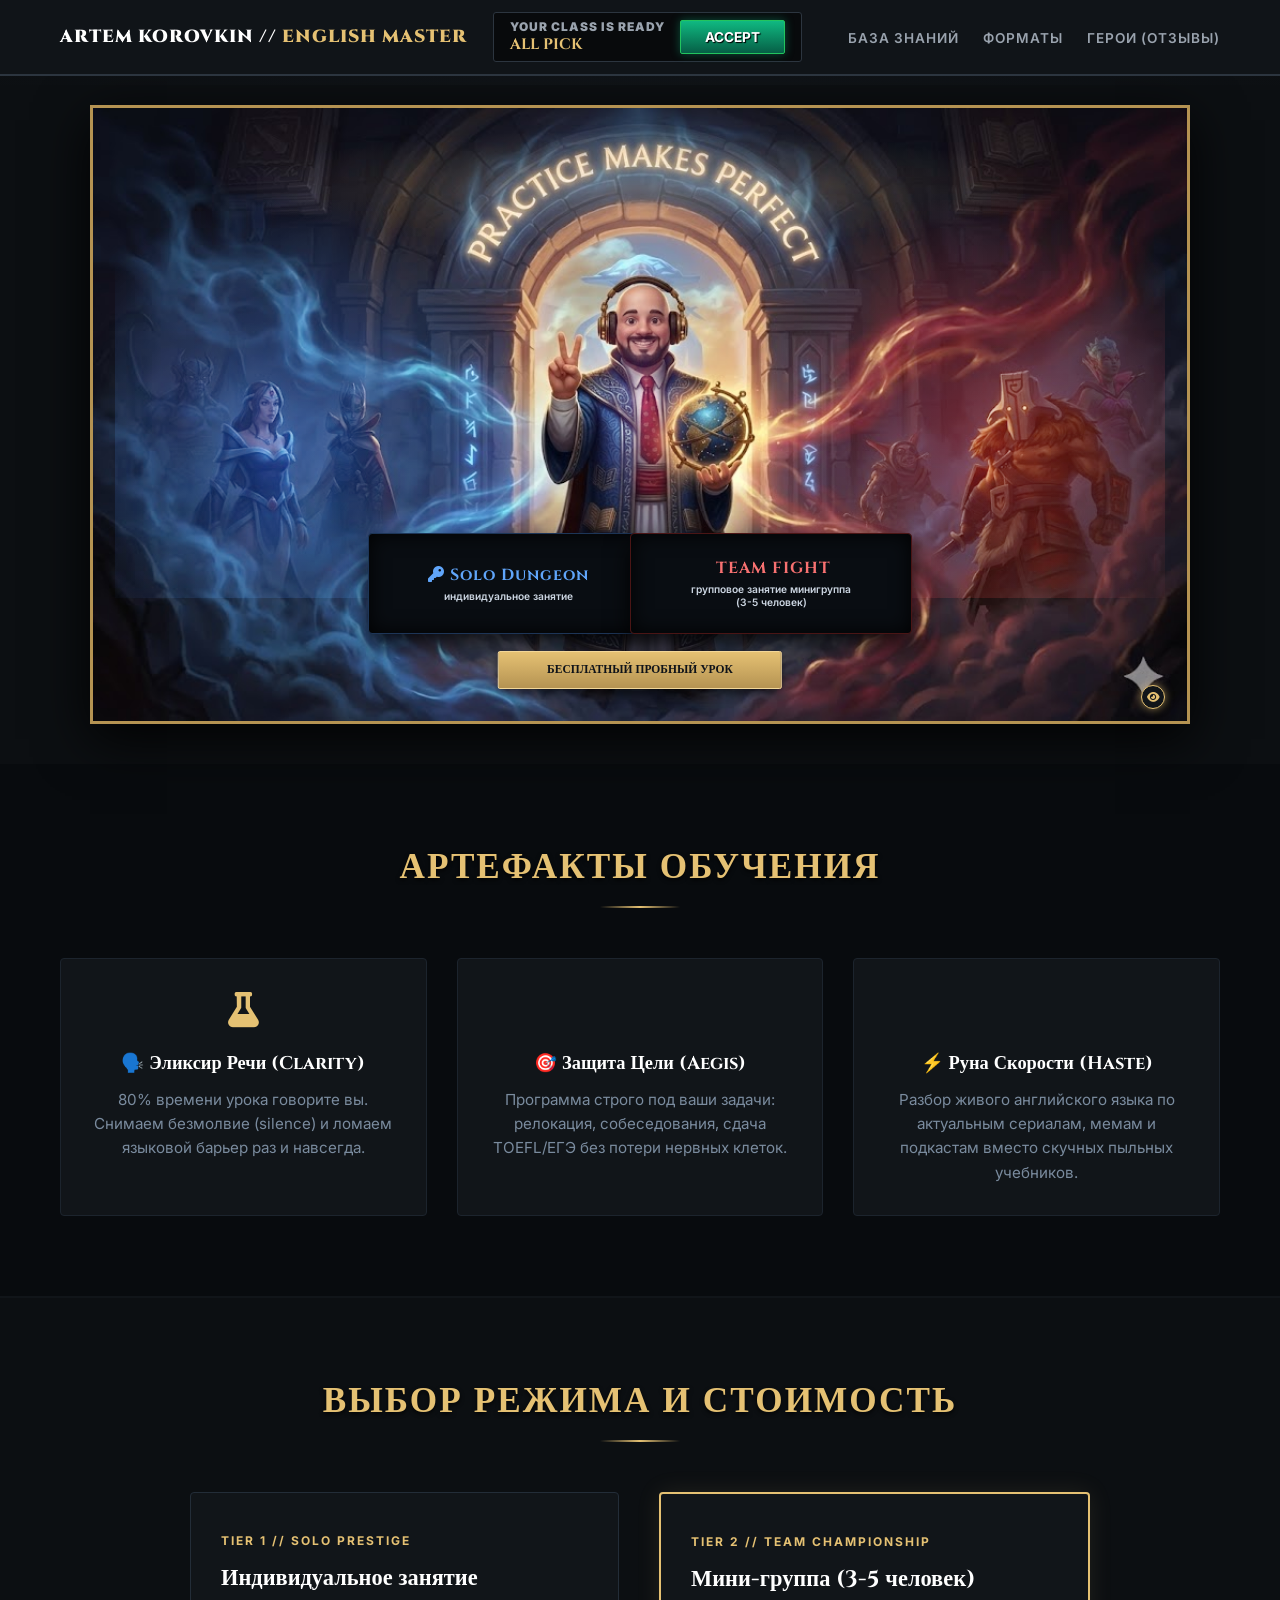
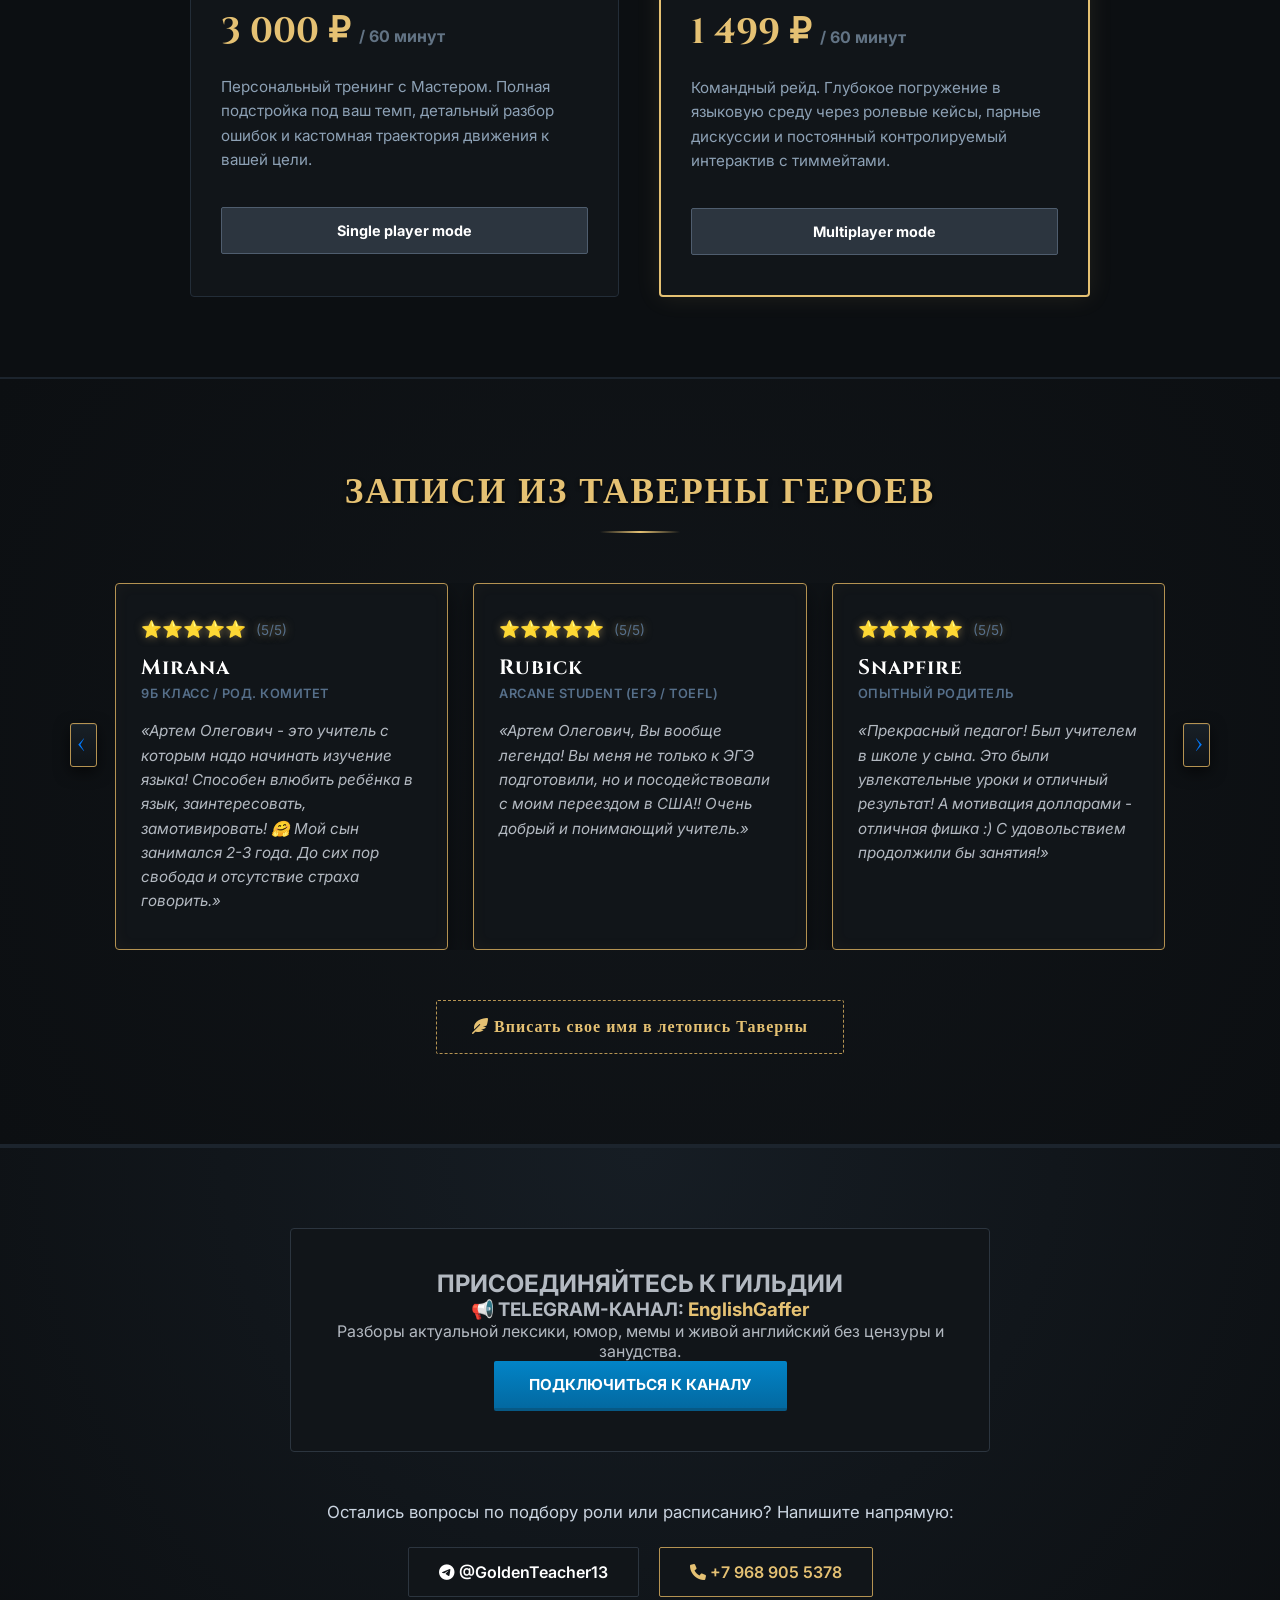
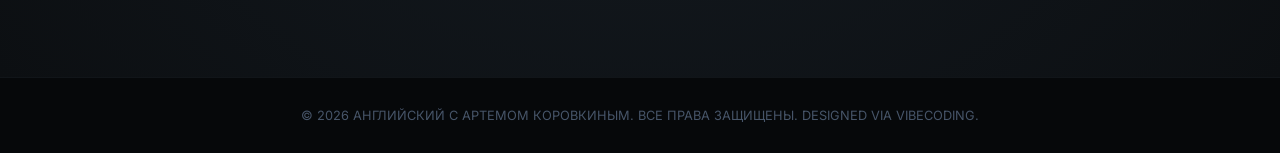
==== commit b9b26fe5: "Update index.htm" ====
--- a/index.htm
+++ b/index.htm
@@ -31,7 +31,7 @@
         </div>
     </header>
 
-    <section class="hero-dota">
+<section class="hero-dota">
         <div class="container">
             
             <div class="dota-shrine-canvas">
@@ -60,29 +60,33 @@
                 <div class="dota-ward-easteregg" title="Observer Ward дает обзор на English Master!">
                     <i class="fas fa-eye"></i>
                 </div>
-
-        </div>
-    </section>
+            </div> </div> </section>
+
+    <div class="dota-divider"></div>
 
     <section id="about" class="about-dota">
         <div class="container">
             <h2 class="section-title">АРТЕФАКТЫ ОБУЧЕНИЯ</h2>
             <div class="features-dota">
+                
                 <div class="artifact-card">
                     <div class="artifact-img"><i class="fas fa-flask"></i></div>
                     <h3>🗣️ Эликсир Речи (Clarity)</h3>
                     <p>80% времени урока говорите вы. Снимаем безмолвие (silence) и ломаем языковой барьер раз и навсегда.</p>
                 </div>
+                
                 <div class="artifact-card">
                     <div class="artifact-img"><i class="fas fa-shield-cat"></i></div>
                     <h3>🎯 Защита Цели (Aegis)</h3>
                     <p>Программа строго под ваши задачи: релокация, собеседования, сдача TOEFL/ЕГЭ без потери нервных клеток.</p>
                 </div>
+                
                 <div class="artifact-card">
-                    <div class="artifact-img"><i class="fas fa-bolt"></i></div>
+                    <div class="artifact-img"><i class="fas bolt"></i></div>
                     <h3>⚡ Руна Скорости (Haste)</h3>
                     <p>Разбор живого английского языка по актуальным сериалам, мемам и подкастам вместо скучных пыльных учебников.</p>
                 </div>
+                
             </div>
         </div>
     </section>
@@ -174,10 +178,10 @@
                                 <label>Ваша Роль </label>
                                 <select name="role" required>
                                     <option value="" disabled selected>Выберите роль...</option>
-                                    <option value="Опытный Родитель">Опытный Родитель</option>
-                                    <option value="Старшеклассник (Фокус)">Старшеклассник (Фокус)</option>
-                                    <option value="Arcane Student (ЕГЭ / TOEFL)">Arcane Student (ЕГЭ / TOEFL)</option>
-                                    <option value="Тиммейт (Младшие классы)">Тиммейт (Младшие классы)</option>
+                                    <option value="Опытный Родитель">Родитель</option>
+                                    <option value="Старшеклассник (Фокус)">Старшеклассник</option>
+                                    <option value="Arcane Student (ЕГЭ / TOEFL)">Студент</option>
+                                    <option value="Тиммейт (Младшие классы)"> Ученик младших классов</option>
                                 </select>
                             </div>
                         </div>
--- a/style.css
+++ b/style.css
@@ -11,7 +11,8 @@
 }
 
 body {
-    background-color: #0c0f12;
+    /* Мягкий игровой градиент: от обсидианового центра к лобби-черноте по краям */
+    background: radial-gradient(circle at center, #13171c 0%, #0c0f12 100%) fixed;
     color: #b3b9c1;
     font-family: 'Inter', sans-serif;
     overflow-x: hidden;
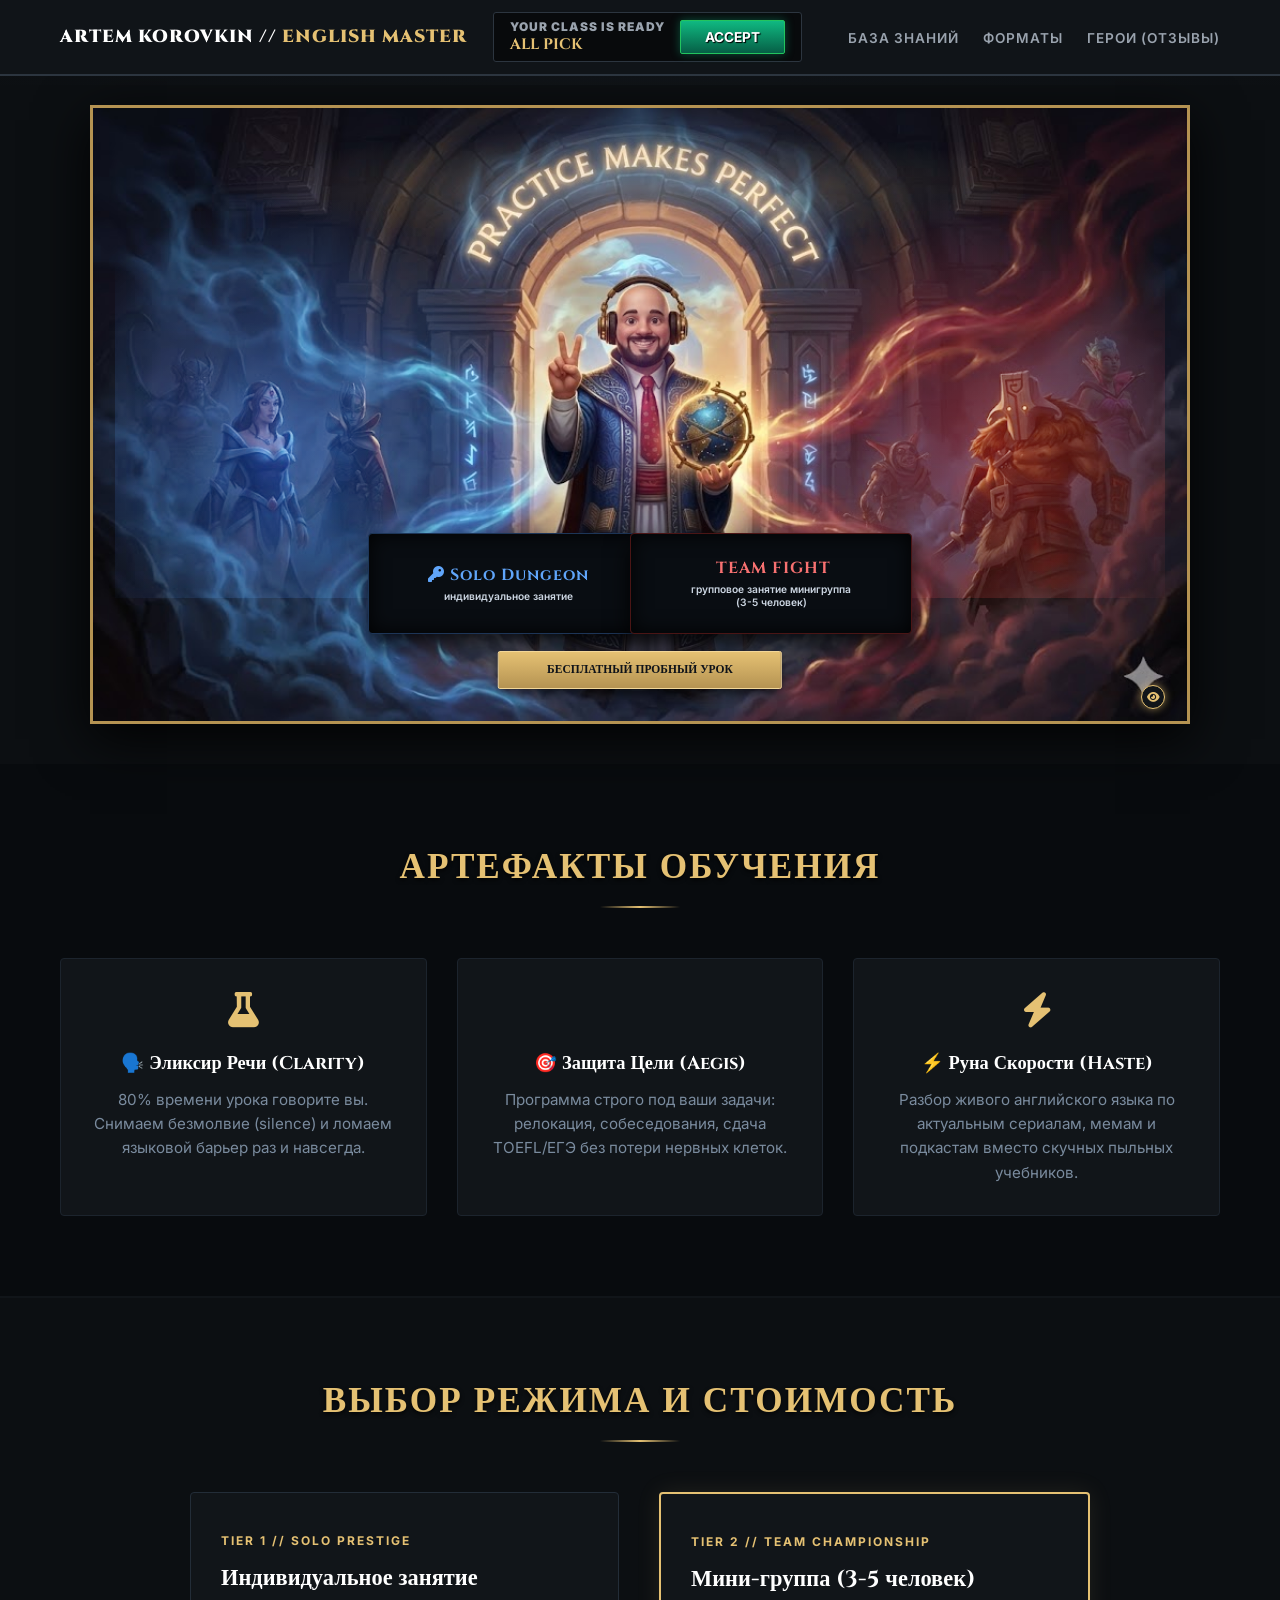
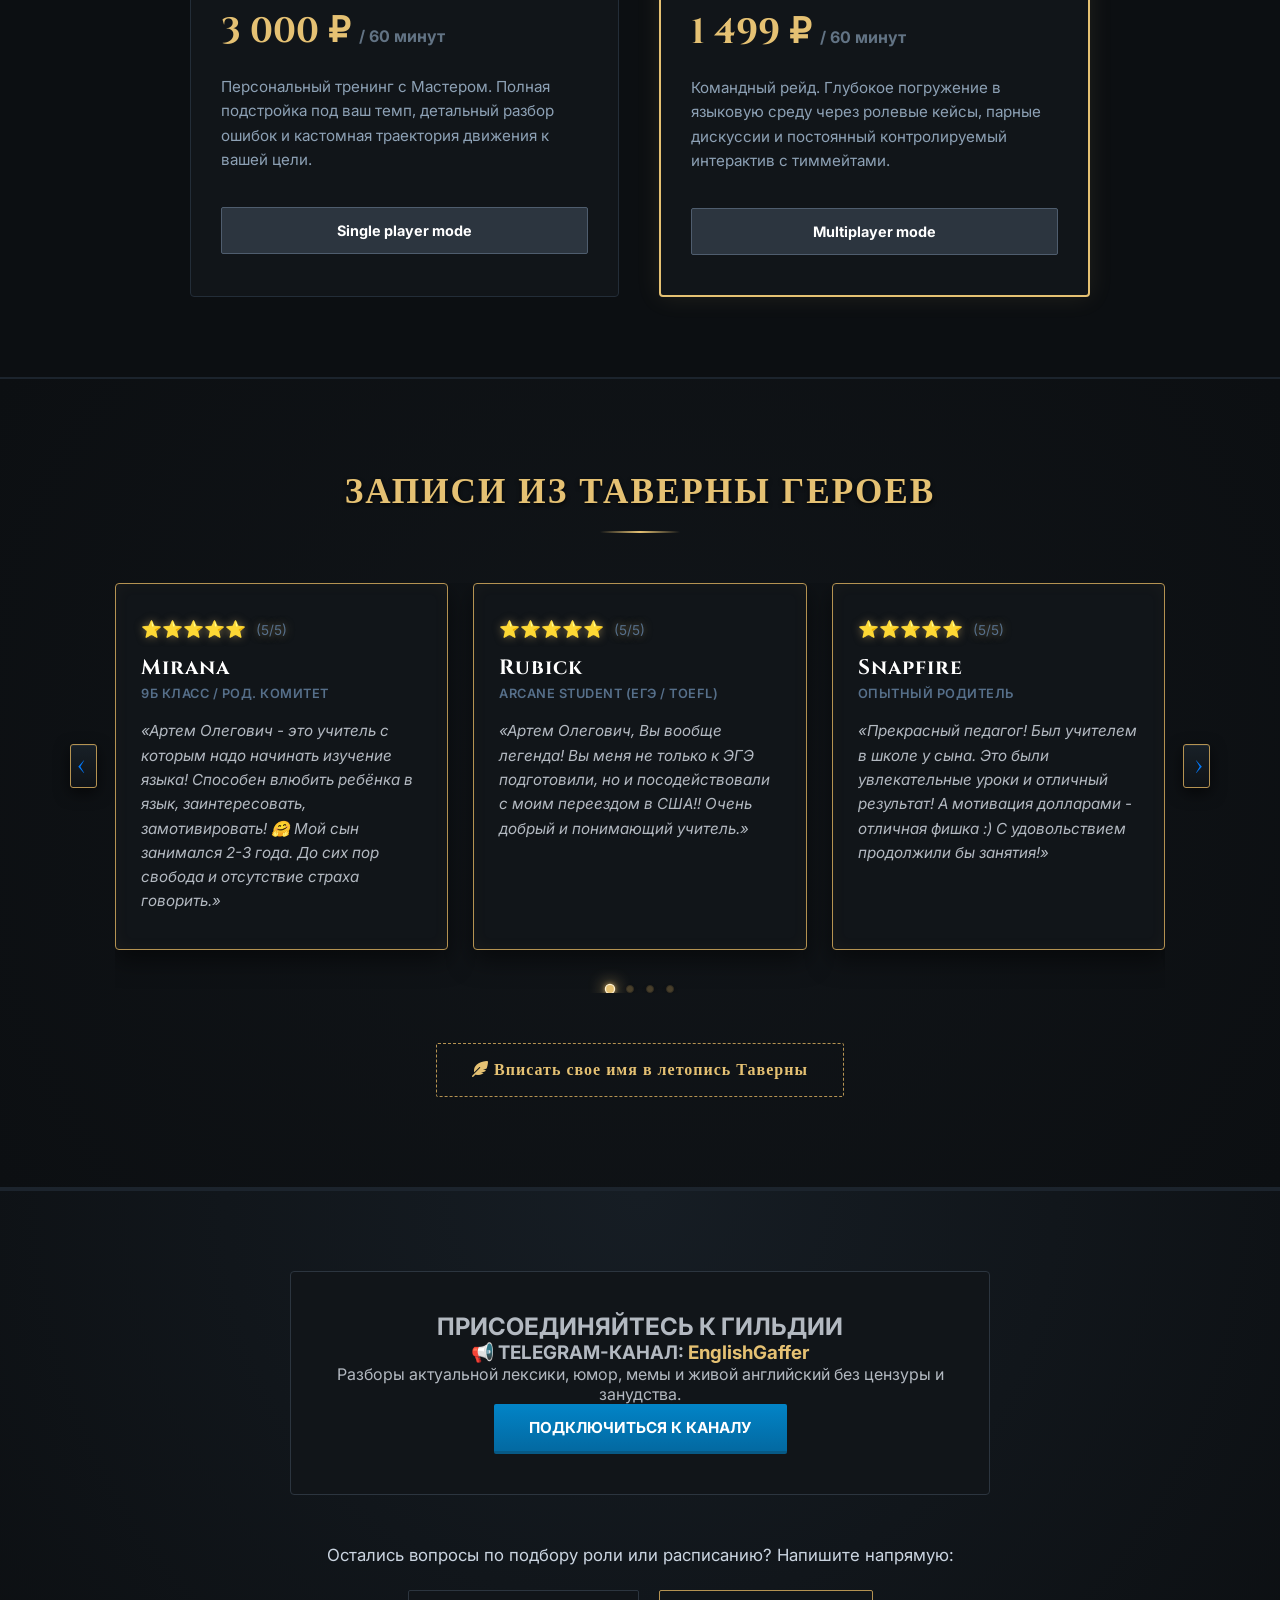
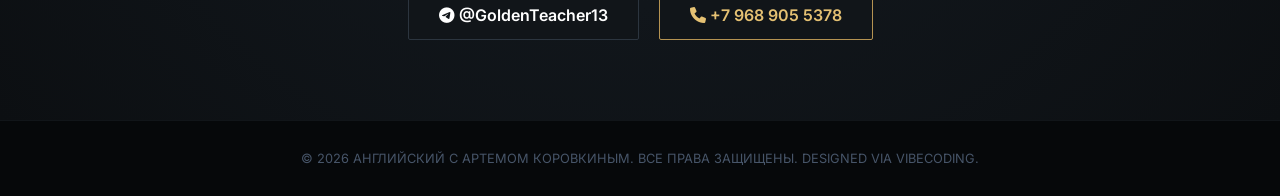
==== commit 41bb1ba4: "Update index.htm" ====
--- a/index.htm
+++ b/index.htm
@@ -31,7 +31,7 @@
         </div>
     </header>
 
-<section class="hero-dota">
+    <section class="hero-dota">
         <div class="container">
             
             <div class="dota-shrine-canvas">
@@ -60,7 +60,9 @@
                 <div class="dota-ward-easteregg" title="Observer Ward дает обзор на English Master!">
                     <i class="fas fa-eye"></i>
                 </div>
-            </div> </div> </section>
+            </div> 
+        </div> 
+    </section>
 
     <div class="dota-divider"></div>
 
@@ -82,7 +84,7 @@
                 </div>
                 
                 <div class="artifact-card">
-                    <div class="artifact-img"><i class="fas bolt"></i></div>
+                    <div class="artifact-img"><i class="fas fa-bolt"></i></div>
                     <h3>⚡ Руна Скорости (Haste)</h3>
                     <p>Разбор живого английского языка по актуальным сериалам, мемам и подкастам вместо скучных пыльных учебников.</p>
                 </div>
@@ -116,7 +118,9 @@
         </div>
     </section>
 
-   <section id="reviews" class="reviews-dota">
+    <div class="dota-divider"></div>
+
+    <section id="reviews" class="reviews-dota">
         <div class="container">
             <h2 class="section-title">ЗАПИСИ ИЗ ТАВЕРНЫ ГЕРОЕВ</h2>
             
@@ -153,6 +157,7 @@
                         </div>
 
                     </div>
+                    <div class="swiper-pagination dota-pagination"></div>
                 </div>
 
                 <div class="swiper-button-prev dota-arrow">‹</div>
@@ -232,14 +237,14 @@
             <p>&copy; 2026 АНГЛИЙСКИЙ С АРТЕМОМ КОРОВКИНЫМ. ВСЕ ПРАВА ЗАЩИЩЕНЫ. DESIGNED VIA VIBECODING.</p>
         </div>
     </footer>
-<script src="https://cdn.jsdelivr.net/npm/swiper@11/swiper-bundle.min.js"></script>
+
+    <script src="https://cdn.jsdelivr.net/npm/swiper@11/swiper-bundle.min.js"></script>
     <script>
         // Инициализация карусели Доты
         const swiper = new Swiper('.reviews-swiper', {
             slidesPerView: 1,
             spaceBetween: 25,
             loop: true,
-            // ДОБАВЛЕНО: Связываем скрипт с золотыми гемами в HTML
             pagination: {
                 el: '.dota-pagination',
                 clickable: true,
@@ -250,9 +255,9 @@
             },
             breakpoints: {
                 768: { slidesPerView: 2 },
-                1024: { slidesPerView: 3 } // Показываем ровно 3 карточки в ряд на компьютерах
+                1024: { slidesPerView: 3 }
             }
-        });;
+        });
 
         // Функция плавного раскрытия формы
         function toggleReviewForm() {
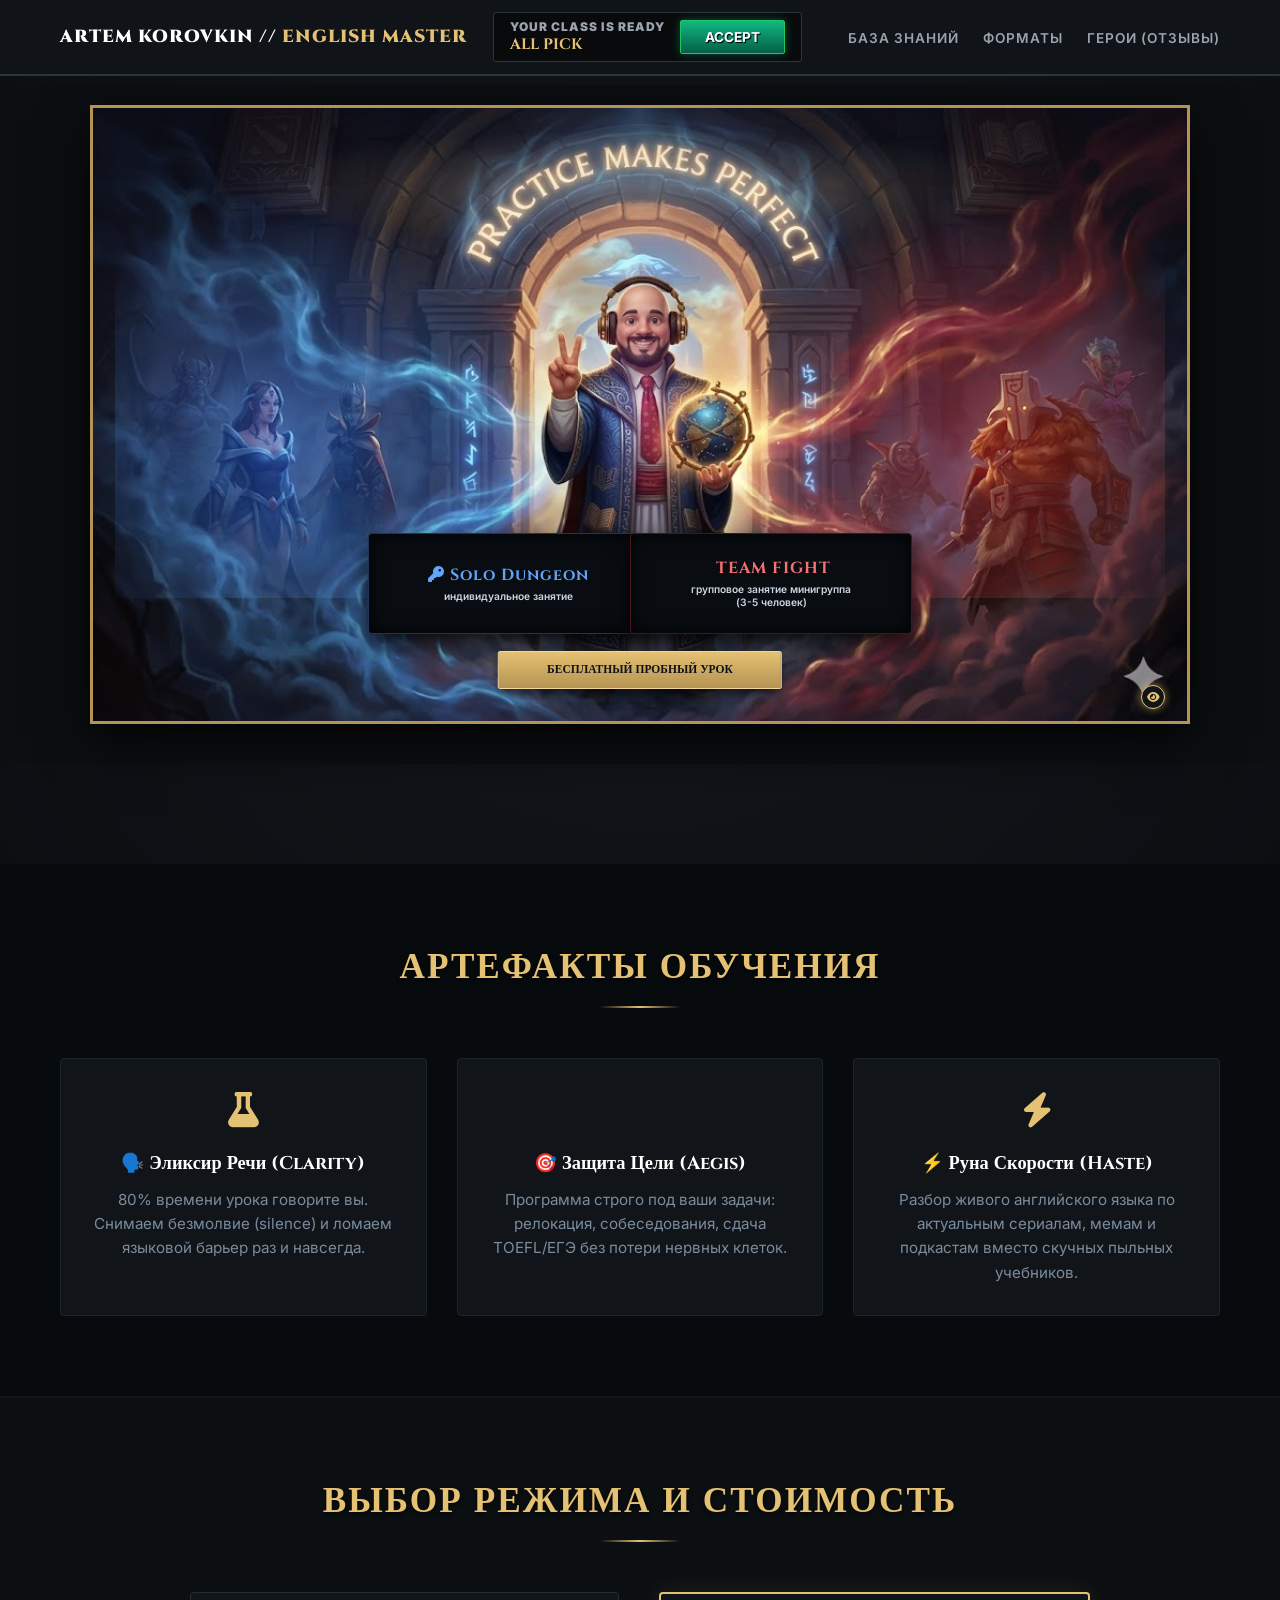
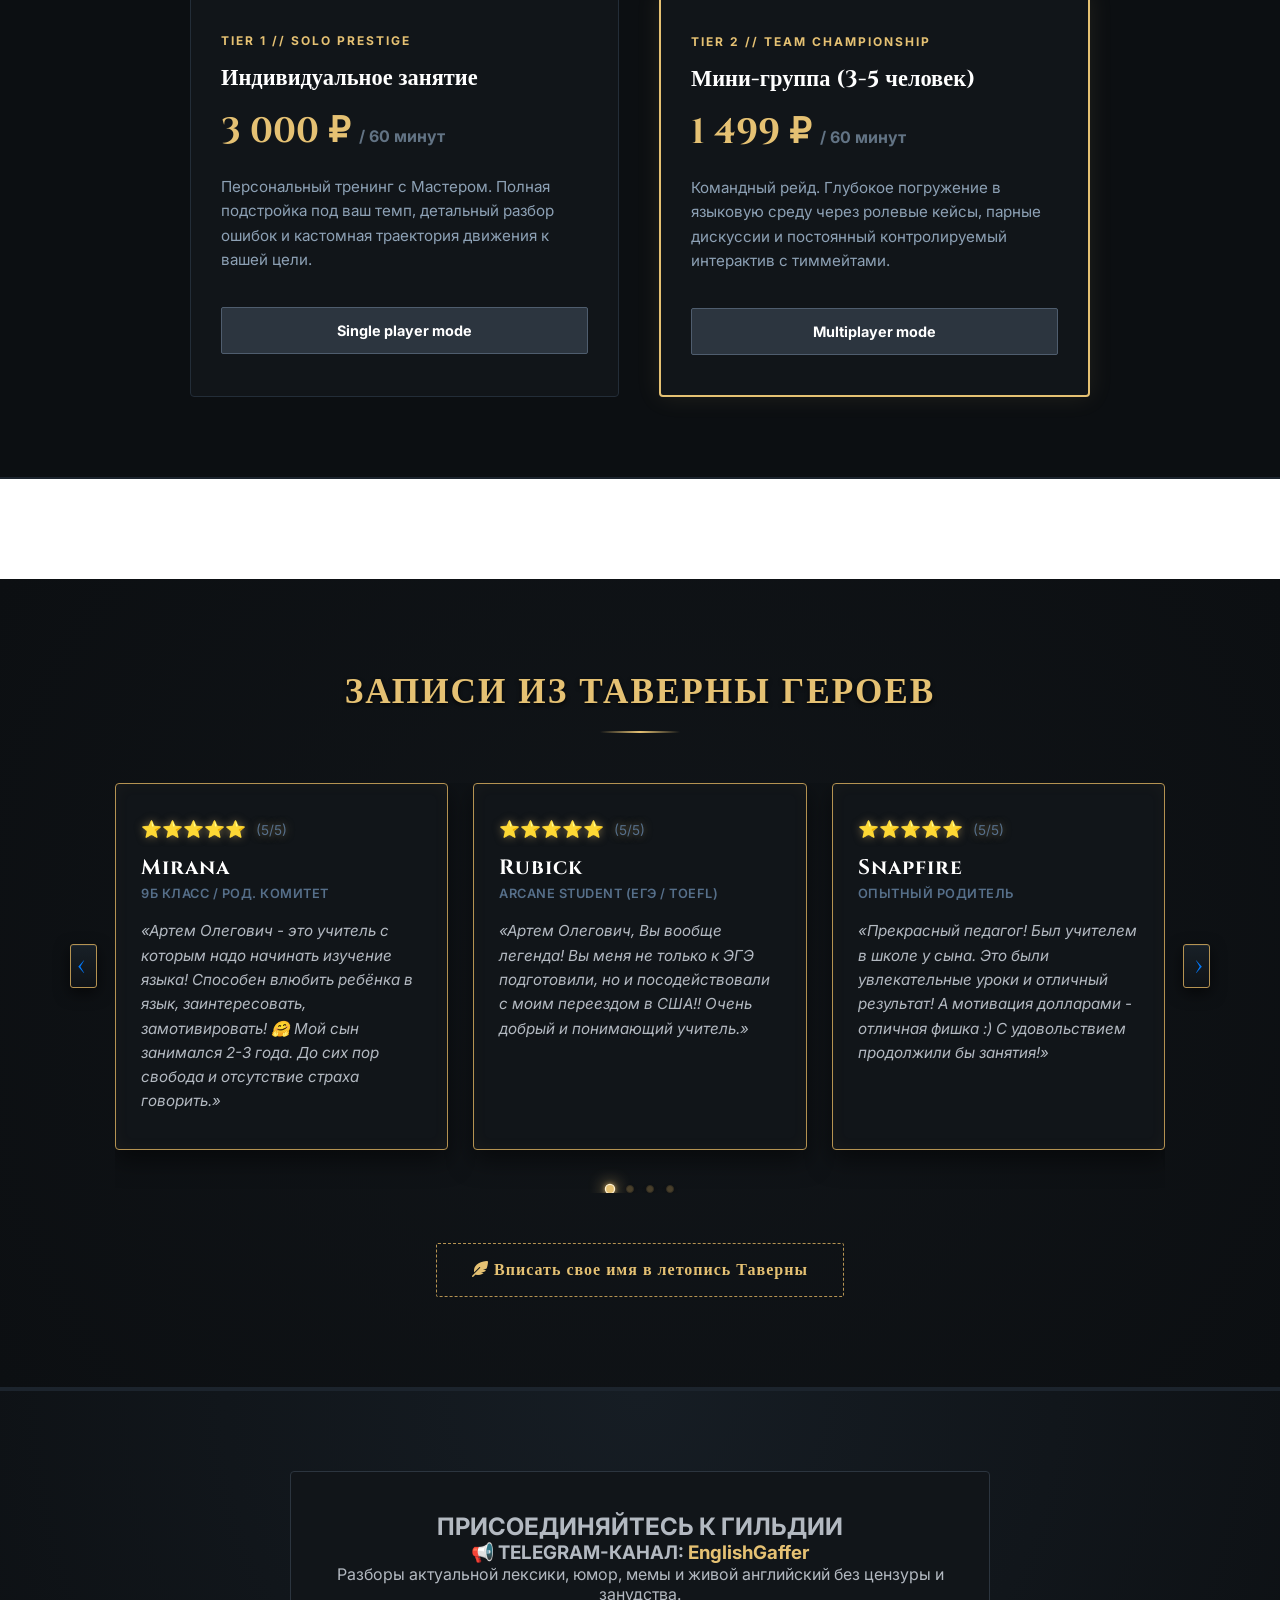
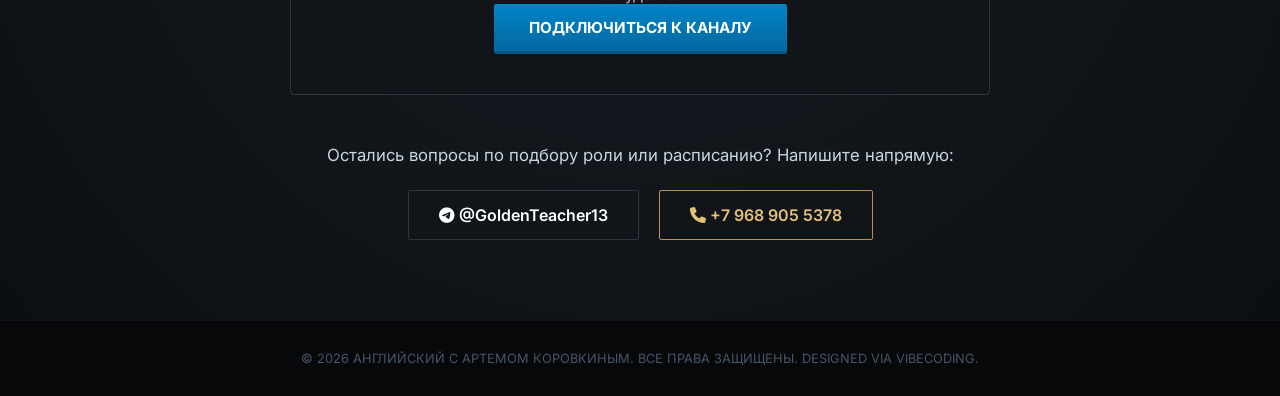
==== commit bde9bd86: "Update index.htm" ====
--- a/index.htm
+++ b/index.htm
@@ -5,7 +5,7 @@
     <meta name="viewport" content="width=device-width, initial-scale=1.0">
     <title>The Sanctum of English | Артем Коровкин</title>
     <link href="https://fonts.googleapis.com/css2?family=Cinzel:wght@500;700;900&family=Inter:wght@400;600;700&display=swap" rel="stylesheet">
-    <link rel="stylesheet" href="style.css">
+    <link rel="stylesheet" href="style.css?v=2.0">
     <link rel="stylesheet" href="https://cdnjs.cloudflare.com/ajax/libs/font-awesome/6.0.0/css/all.min.css">
     <link rel="stylesheet" href="https://cdn.jsdelivr.net/npm/swiper@11/swiper-bundle.min.css" />
 </head>
--- a/style.css
+++ b/style.css
@@ -372,6 +372,38 @@
 }
 
 /* ==========================================================================
+   УНИКАЛЬНЫЙ РАЗДЕЛИТЕЛЬ СТЫКОВ (ПРИГЛУШЁННЫЕ РУНЫ DOTA 2 С АНИМАЦИЕЙ)
+   ========================================================================== */
+.dota-divider {
+    height: 120px; 
+    width: 100%;
+    margin-top: -60px; 
+    margin-bottom: 40px;
+    background-image: url('images/divider.png'); 
+    background-size: contain;
+    background-position: center center;
+    background-repeat: no-repeat;
+    position: relative;
+    z-index: 5;
+    animation: dotaRunePulse 4s ease-in-out infinite alternate;
+}
+
+.dota-divider:hover {
+    filter: brightness(1.15) drop-shadow(0 0 15px rgba(229, 193, 115, 0.35)) !important;
+    transform: scale(1.01);
+    transition: all 0.4s ease;
+}
+
+@keyframes dotaRunePulse {
+    0% {
+        filter: brightness(0.9) drop-shadow(0 0 5px rgba(181, 147, 82, 0.1));
+    }
+    100% {
+        filter: brightness(1.08) drop-shadow(0 0 20px rgba(181, 147, 82, 0.25));
+    }
+}
+
+/* ==========================================================================
    5. ИНФОРМАЦИОННЫЕ БЛОКИ САЙТА
    ========================================================================== */
 .about-dota {
@@ -509,13 +541,11 @@
     margin-bottom: 50px;
 }
 
-/* ФИКС ВЫРАВНИВАНИЯ: Принудительно растягиваем внутренний контейнер Swiper */
 .reviews-swiper .swiper-wrapper {
     display: flex !important;
-    align-items: stretch !important; /* Выравнивает ВСЕ слайды по высоте самого длинного */
-}
-
-/* Стилизация золотых Immortal-карточек отзывов */
+    align-items: stretch !important; 
+}
+
 .hero-review-card {
     background: #111519;
     border: 1px solid #b59352; 
@@ -523,8 +553,6 @@
     border-radius: 4px;
     box-shadow: 0 10px 25px rgba(0,0,0,0.5), inset 0 0 15px rgba(181, 147, 82, 0.05);
     transition: all 0.3s ease;
-    
-    /* ФИКС ВЫРАВНИВАНИЯ: Сбрасываем высоту, позволяя флексбоксу управлять растяжением */
     height: auto !important; 
     display: flex !important;
     flex-direction: column;
@@ -566,7 +594,6 @@
     letter-spacing: 0.5px;
 }
 
-/* Принудительно заставляем текст занимать всё свободное место, подталкивая карточку к растяжению */
 .review-text {
     font-style: italic;
     font-size: 0.95rem;
@@ -575,7 +602,6 @@
     flex-grow: 1; 
 }
 
-/* СТИЛИЗАЦИЯ СТРЕЛОК ПОД ИНТЕРФЕЙС DOTA 2 (IMMORTAL GLOW) */
 .dota-arrow {
     position: absolute;
     top: 45%;
@@ -598,7 +624,7 @@
     transition: all 0.25s cubic-bezier(0.4, 0, 0.2, 1);
 }
 
-.dota-arrow:after { display: none; } /* Отключаем дефолтный шрифт Swiper */
+.dota-arrow:after { display: none; } 
 
 .swiper-button-prev { left: 0; padding-right: 4px; }
 .swiper-button-next { right: 0; padding-left: 4px; }
@@ -611,11 +637,8 @@
     text-shadow: 0 0 8px #e5c173;
 }
 
-.dota-arrow:active {
-    transform: translateY(-50%) scale(0.95);
-}
-
-/* СТИЛИЗАЦИЯ ПОД ЗОЛОТЫЕ РУНЫ/ГЕМЫ ПАГИНАЦИИ */
+.dota-arrow:active { transform: translateY(-50%) scale(0.95); }
+
 .dota-pagination {
     position: relative !important;
     bottom: auto !important;
@@ -630,7 +653,7 @@
     height: 8px;
     background: #b59352 !important;
     border: 1px solid #735d34;
-    border-radius: 50%; /* Превращаем в круглые гем-сферы */
+    border-radius: 50%; 
     opacity: 0.35;
     margin: 0 !important;
     transition: all 0.3s cubic-bezier(0.4, 0, 0.2, 1);
@@ -649,9 +672,10 @@
     opacity: 1 !important;
     background: #e5c173 !important;
     border-color: #fff2d4;
-    transform: scale(1.3); /* Активный гем становится крупнее */
+    transform: scale(1.3); 
     box-shadow: 0 0 12px #e5c173, 0 0 4px #b59352;
 }
+
 /* ==========================================================================
    7. ФОРМА ОТПРАВКИ ОТЗЫВА (UI/UX ИНТЕРФЕЙС ЛОББИ)
    ========================================================================== */
@@ -852,7 +876,6 @@
    АДАПТИВНОСТЬ ПОД СМАРТФОНЫ И ПЛАНШЕТЫ (ПРАВИЛЬНЫЙ UX)
    ========================================================================== */
 @media (max-width: 768px) {
-    /* 1. Схлопываем все сетки и флексы в одну колонку */
     .decision-grid, 
     .features-dota, 
     .shop-grid, 
@@ -863,19 +886,17 @@
         gap: 20px;
     }
 
-    /* 2. Перестраиваем интерактивный холст под мобильный экран */
     .dota-shrine-canvas {
         display: flex;
-        flex-direction: column; /* Выстраиваем элементы внутри вертикально */
+        flex-direction: column; 
         height: auto;
-        aspect-ratio: auto; /* Отменяем жесткие 16/9 для контейнера */
-        overflow: visible;  /* Разрешаем кнопкам выйти наружу */
+        aspect-ratio: auto; 
+        overflow: visible;  
         background: transparent;
         border: none;
         box-shadow: none;
     }
 
-    /* Картинку-арт делаем самостоятельным красивым баннером */
     .canvas-base-img {
         aspect-ratio: 16 / 9;
         border: 3px solid #b59352;
@@ -883,16 +904,14 @@
         margin-bottom: 15px;
     }
 
-    /* Прячем эффекты плазмы на мобилках, чтобы они не накладывались на текст кнопок */
     .ambient-smoke, .central-energy-rift, .arch-glow-pulse {
         display: none;
     }
 
-    /* 3. Превращаем скрытые кнопки в удобный вертикальный стек */
     .interactive-overlay-btn {
-        position: relative; /* Выбиваем из абсолютного позиционирования */
+        position: relative; 
         width: 100%;
-        height: 65px; /* Удобная высота для нажатия жирным пальцем */
+        height: 65px; 
         left: auto !important;
         right: auto !important;
         bottom: auto !important;
@@ -901,19 +920,17 @@
         box-shadow: 0 4px 15px rgba(0,0,0,0.4);
     }
 
-    /* Главная золотая кнопка пробного урока */
     .interactive-trial-overlay-btn {
         position: relative;
         width: 100%;
         height: 55px;
         left: auto !important;
-        transform: none !important; /* Убираем центрирование через translateX */
+        transform: none !important; 
         bottom: auto !important;
         margin-top: 5px;
         font-size: 1rem !important;
     }
 
-    /* Переводим шрифты кнопок из микро-vw в читаемые rem/px */
     .overlay-main-title {
         font-size: 1.2rem !important;
         margin-bottom: 2px;
@@ -924,29 +941,20 @@
         line-height: 1.2;
     }
 
-    /* 4. Настройки слайдера отзывов и формы */
-    .slider-shrine-container { 
-        padding: 0; 
-    }
+    .slider-shrine-container { padding: 0; }
+    .dota-arrow { display: none; } 
+    .dota-fantasy-form { padding: 25px 20px; }
     
-    .dota-arrow { 
-        display: none; /* На смартфонах стрелки не нужны, там листают свайпом пальца */
-    } 
-    
-    .dota-fantasy-form { 
-        padding: 25px 20px; 
-    }
-
-    /* 5. Фиксированная шапка */
+    /* Скрываем разделители на мобилках, чтобы сэкономить место экрана */
+    .dota-divider { display: none; }
+
     .header-flex {
         flex-direction: column;
         gap: 12px;
         text-align: center;
     }
     
-    .header-nav { 
-        display: none; /* Прячем текстовое меню, чтобы не захламлять экран */
-    }
+    .header-nav { display: none; }
     
     .match-ready-container {
         width: 100%;
